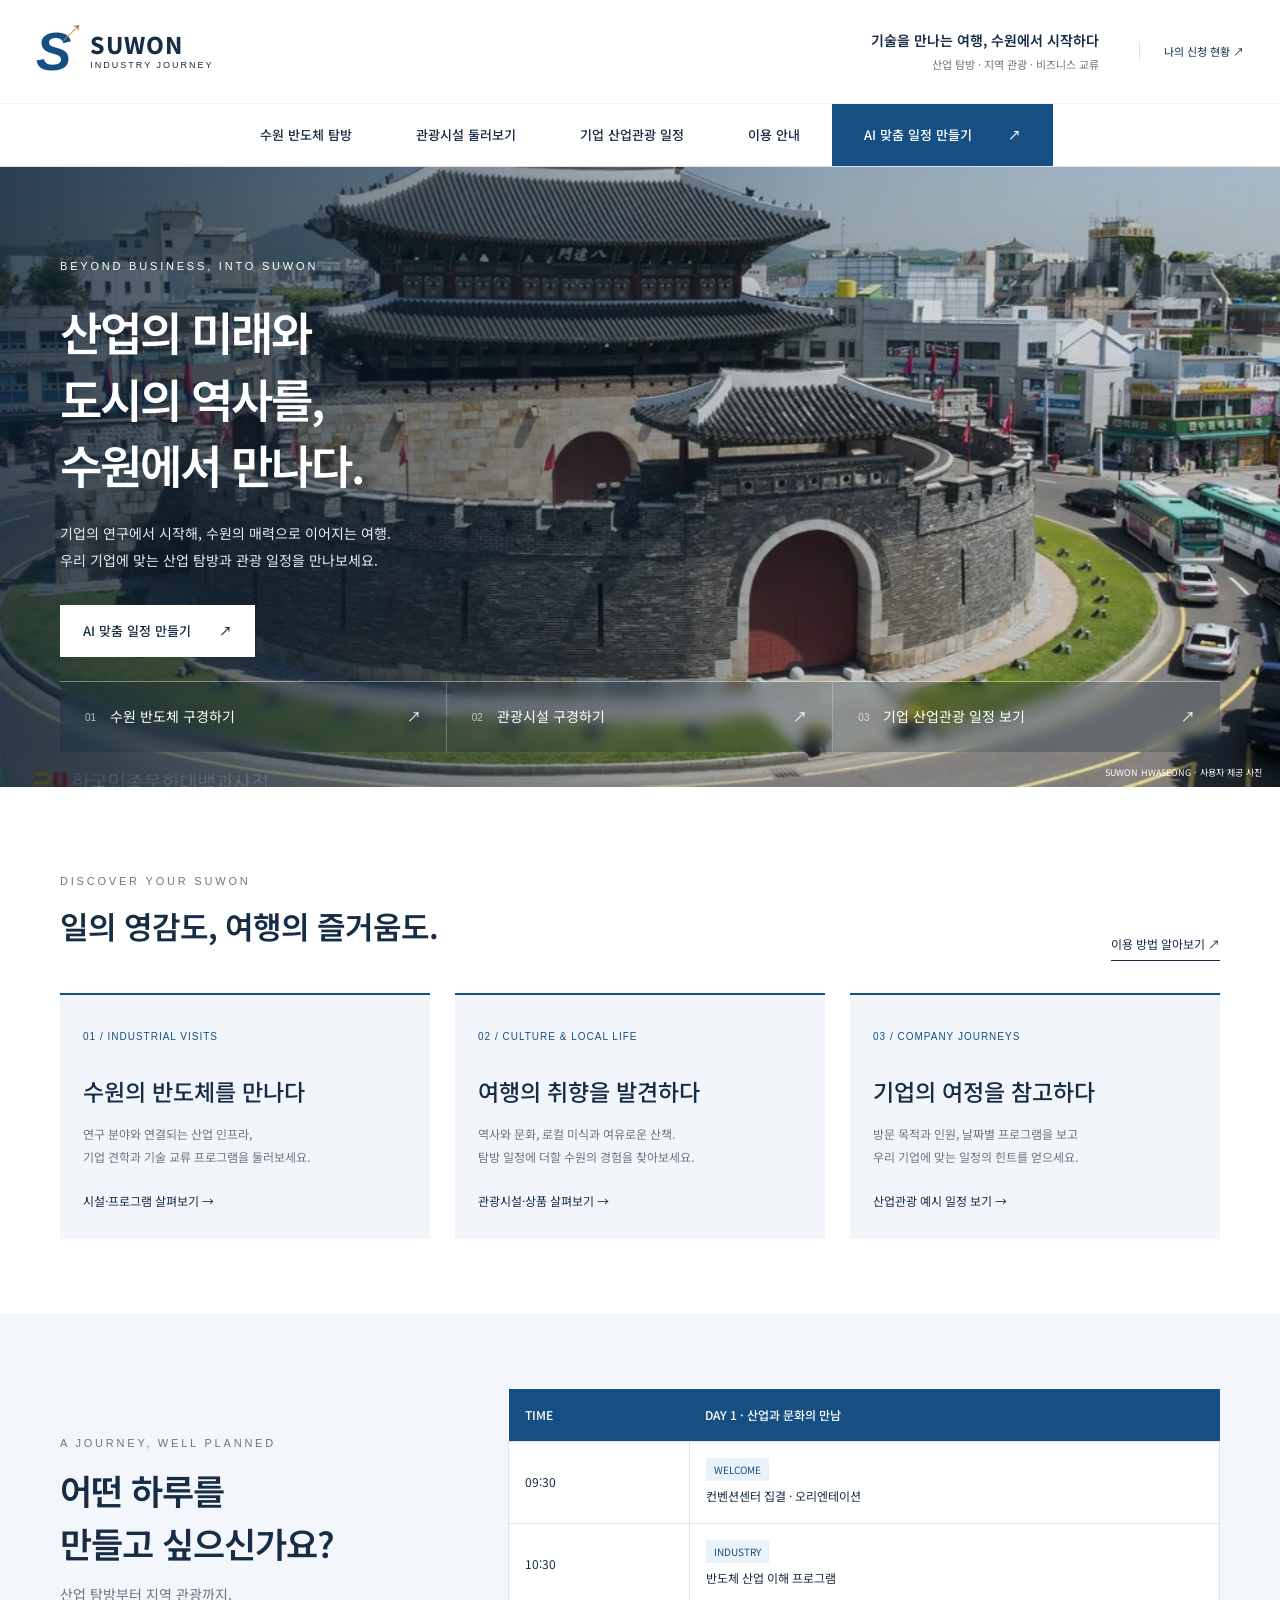
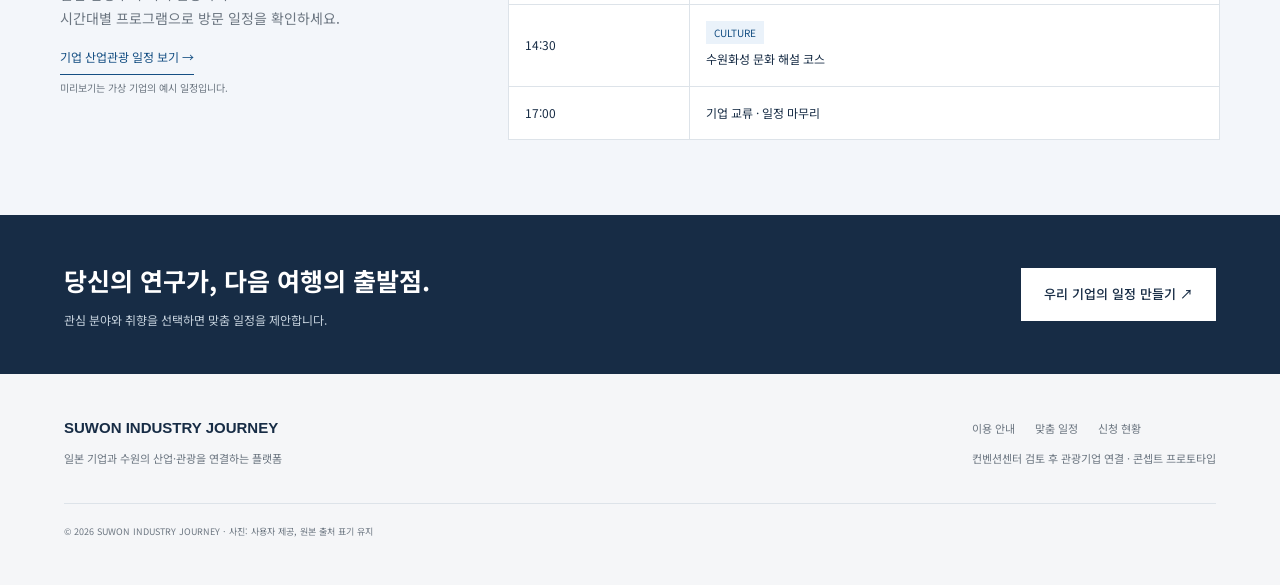
==== web/index.html @ fee5e628 "Redesign Suwon tourism site with photo hero and program timetable" ====
<!doctype html><html lang="ko"><head><meta charset="utf-8"><meta name="viewport" content="width=device-width,initial-scale=1"><title>수원 산업관광 | SUWON INDUSTRY JOURNEY</title><meta name="description" content="수원의 산업과 문화를 만나는 여행. 반도체 탐방, 관광 프로그램, 기업별 일정과 맞춤 일정 제안."><link rel="stylesheet" href="style.css"></head><body><a class="skip" href="#main">본문 바로가기</a><header><div class="masthead"><a href="#home" class="logo" aria-label="수원 산업관광 홈"><span class="logo-mark">S<span>↗</span></span><span>SUWON<small>INDUSTRY JOURNEY</small></span></a><div class="header-note">기술을 만나는 여행, 수원에서 시작하다<small>산업 탐방 · 지역 관광 · 비즈니스 교류</small></div><a class="status-link" href="#status">나의 신청 현황 ↗</a><button id="menu-toggle" aria-expanded="false" aria-controls="navigation">메뉴 ☰</button></div><nav id="navigation" aria-label="주 메뉴"><a href="#industry">수원 반도체 탐방</a><a href="#tourism">관광시설 둘러보기</a><a href="#schedules">기업 산업관광 일정</a><a href="#guide">이용 안내</a><a href="#planner" class="nav-primary">AI 맞춤 일정 만들기 <span>↗</span></a></nav></header><main id="main" tabindex="-1"></main><footer><div><a class="footer-brand" href="#home">SUWON INDUSTRY JOURNEY</a><p>일본 기업과 수원의 산업·관광을 연결하는 플랫폼</p></div><div><a href="#guide">이용 안내</a><a href="#planner">맞춤 일정</a><a href="#status">신청 현황</a><p>컨벤션센터 검토 후 관광기업 연결 · 콘셉트 프로토타입</p></div><small>© 2026 SUWON INDUSTRY JOURNEY · 사진: 사용자 제공, 원본 출처 표기 유지</small></footer><dialog id="detail-dialog"><button class="dialog-close" aria-label="닫기">×</button><div id="dialog-body"></div></dialog><script src="app.js"></script></body></html>
---- web/style.css ----
@import url('https://fonts.googleapis.com/css2?family=Noto+Sans+KR:wght@400;500;600;700;800&display=swap');
.sr-only{position:absolute;width:1px;height:1px;padding:0;overflow:hidden;clip:rect(0,0,0,0);white-space:nowrap;border:0}nav.side-nav{display:block}nav.side-nav a{background:transparent}nav.side-nav a.active{background:#eef4fa}@media(max-width:700px){nav.side-nav{display:flex}}
:root{--ink:#172c45;--blue:#154f83;--muted:#6c7681;--line:#dde3e9;--light:#f2f6fa;--white:#fff;--accent:#b98c50}*{box-sizing:border-box}body{margin:0;color:var(--ink);font:14px/1.7 'Noto Sans KR',sans-serif;background:white}a{color:inherit;text-decoration:none}button,input,select{font:inherit}button{cursor:pointer}button,a,input,select{touch-action:manipulation}button:focus-visible,a:focus-visible,input:focus-visible,select:focus-visible{outline:3px solid #d5a253;outline-offset:4px}.skip{position:absolute;left:-1000px}.skip:focus{left:15px;top:10px;background:white;padding:12px;z-index:10}.masthead{max-width:1280px;margin:auto;height:103px;padding:0 36px;display:flex;align-items:center;gap:40px}.logo{display:flex;align-items:center;gap:12px;font-size:23px;font-weight:800;line-height:1.2;letter-spacing:1px}.logo small{display:block;font:9px/1.6 sans-serif;letter-spacing:2px}.logo-mark{position:relative;font:italic 800 53px/1 sans-serif;color:var(--blue);padding-right:6px}.logo-mark>span{font:25px sans-serif;position:absolute;right:-7px;top:-8px;color:var(--accent)}.header-note{margin-left:auto;font-size:14px;font-weight:600}.header-note small{display:block;color:var(--muted);font-weight:400;font-size:11px;text-align:right;margin-top:2px}.status-link{border-left:1px solid var(--line);padding-left:24px;font-size:11px}#menu-toggle{display:none}nav{display:flex;justify-content:center;border-top:1px solid #eef0f2;border-bottom:1px solid var(--line);gap:0}nav>a{padding:20px 32px;font-size:13px;font-weight:500}nav>a:hover,nav>a[aria-current=page]{background:#eaf2f8;color:var(--blue)}nav .nav-primary{background:var(--blue);color:white;display:flex;gap:36px}nav .nav-primary:hover,nav .nav-primary[aria-current=page]{background:#113b62;color:white}.hero{height:620px;position:relative;overflow:hidden;color:white}.hero-image{position:absolute;width:100%;height:100%;object-fit:cover;object-position:center bottom}.hero-shade{position:absolute;inset:0;background:linear-gradient(90deg,rgba(8,29,48,.75),rgba(8,29,48,.18) 65%,rgba(8,29,48,.08))}.hero-content{position:relative;z-index:1;max-width:1280px;padding:80px 60px;margin:auto}.eyebrow{font:500 11px/1.6 sans-serif;letter-spacing:2.8px;text-transform:uppercase}.hero h1{font-size:clamp(32px,3.6vw,53px);font-weight:600;line-height:1.45;letter-spacing:-2px;margin:22px 0}.hero p:not(.eyebrow){line-height:1.9;font-size:14px;color:#e3eaf0}.button{border:0;background:var(--blue);color:white;padding:15px 23px;font-weight:500;display:inline-flex;align-items:center;justify-content:space-between;gap:28px;font-size:13px}.button.light{background:white;color:var(--ink)}.hero .button{margin-top:18px}.hero-bottom{position:absolute;bottom:35px;left:max(4%,calc((100% - 1160px)/2));right:max(4%,calc((100% - 1160px)/2));display:grid;grid-template-columns:repeat(3,1fr);border-top:1px solid #ffffff60;z-index:1}.hero-bottom a{padding:23px 25px;display:flex;align-items:center;gap:14px;border-right:1px solid #ffffff40;background:#09243d42;backdrop-filter:blur(6px);font-size:14px}.hero-bottom a:last-child{border:0}.hero-bottom span{font:10px sans-serif;opacity:.65}.hero-bottom b{margin-left:auto;font-weight:400}.photo-credit{position:absolute;right:18px;bottom:7px;font-size:9px;z-index:1;color:#fff}.section{max-width:1232px;margin:auto;padding:75px 36px}.section-heading{display:flex;justify-content:space-between;align-items:end;gap:25px;margin-bottom:32px}.section h2{font-size:31px;line-height:1.5;letter-spacing:-1px;font-weight:600;margin:12px 0}.section-heading>a{font-size:12px;border-bottom:1px solid var(--ink);padding-bottom:6px}.section p{color:var(--muted)}.cards{display:grid;grid-template-columns:repeat(3,1fr);gap:25px}.portal-card{border-top:2px solid var(--blue);padding:28px 23px;background:var(--light);min-height:210px;transition:transform .2s}.portal-card:hover{transform:translateY(-4px)}.portal-card small{font:10px sans-serif;color:var(--blue);letter-spacing:1px}.portal-card h3{font-size:23px;font-weight:500;margin:25px 0 10px}.portal-card p{font-size:12px;line-height:1.9}.portal-card>span{display:block;margin-top:22px;font-size:12px}.blue-section{background:#f3f6fa}.feature{display:grid;grid-template-columns:.7fr 1.3fr;gap:65px}.feature h2{font-size:35px}.feature-copy{align-self:center}.mini-table{width:100%;border-collapse:collapse;background:white;font-size:12px}.mini-table th{background:var(--blue);color:white;padding:16px;text-align:left;font-weight:500}.mini-table td{padding:16px;border:1px solid var(--line)}.mini-table .kind{display:inline-block;font-size:10px;background:#eaf2fa;color:var(--blue);padding:3px 8px;margin-bottom:5px}.center-strip{background:var(--ink);color:white;padding:44px max(5%,calc((100% - 1160px)/2));display:flex;justify-content:space-between;align-items:center;gap:25px}.center-strip h2{font-size:25px;margin:0 0 8px}.center-strip p{font-size:12px;color:#c7d3de;margin:0}.sub-banner{height:175px;background:linear-gradient(90deg,#102e4cbb,#102e4c44),url('assets/suwon-hwaseong.png') center 43%/cover;color:white;display:flex;align-items:center;justify-content:center;flex-direction:column}.sub-banner p{margin:0;font:10px sans-serif;letter-spacing:3px}.sub-banner h1{font-size:31px;font-weight:500;margin:10px 0}.sub-layout{display:grid;grid-template-columns:230px minmax(0,1fr);gap:55px;max-width:1232px;margin:auto;padding:55px 36px 85px}.side-title{background:var(--blue);color:white;padding:27px 22px;font-size:21px;font-weight:600}.side-nav{border:1px solid var(--line);border-top:0}.side-nav a{padding:17px 20px;display:block;border-bottom:1px solid var(--line);font-size:12px}.side-nav a:last-child{border:0}.side-nav a.active{background:#eef4fa;color:var(--blue);font-weight:700;border-left:3px solid var(--blue);padding-left:17px}.side-help{padding:23px 17px;background:var(--light);font-size:11px;margin-top:25px;color:var(--muted)}.side-help strong{color:var(--ink);font-size:13px}.breadcrumb{font-size:10px;color:#8994a1;margin-bottom:15px}.page-title{font-size:29px;font-weight:600;margin:0 0 13px;letter-spacing:-.8px}.lead{font-size:13px;color:var(--muted);line-height:1.9;margin-bottom:25px}.disclaimer{font-size:11px;color:#72674e;background:#fbf7ec;border-left:3px solid #ceb17d;padding:13px 17px;margin:20px 0}.filters,.tabs{display:flex;gap:8px;flex-wrap:wrap;margin:22px 0}.filters button,.tabs button{border:1px solid var(--line);background:white;color:var(--muted);font-size:12px;padding:10px 17px}.filters button.active,.tabs button[aria-selected=true]{background:var(--blue);border-color:var(--blue);color:white}.listing{display:grid;gap:18px}.listing-card{border:1px solid var(--line);display:grid;grid-template-columns:130px 1fr;gap:25px;padding:25px}.listing-icon{display:flex;align-items:center;justify-content:center;background:var(--light);color:var(--blue);font:700 25px/1.3 sans-serif;text-align:center}.listing-card h3{margin:7px 0 9px;font-size:18px}.tag{font-size:10px;color:var(--blue);background:#edf4fa;display:inline-block;padding:3px 8px;margin-right:4px}.listing-card p{margin:7px 0;font-size:12px;color:var(--muted)}.text-button{padding:9px 0;border:0;border-bottom:1px solid var(--blue);background:none;color:var(--blue);font-size:12px}.schedule-top{display:flex;justify-content:space-between;align-items:center;gap:20px;margin-bottom:20px}.schedule-top h3{font-size:19px;margin:0}.schedule-top p{font-size:12px;color:var(--muted);margin:5px 0}.table-scroll{overflow-x:auto}.schedule{border-collapse:collapse;width:100%;font-size:12px;min-width:530px}.schedule th{background:var(--blue);color:white;padding:15px;font-weight:500;text-align:left}.schedule td{padding:18px 15px;border:1px solid var(--line);vertical-align:top}.schedule td:first-child{background:#f4f7fa;width:90px;color:var(--blue);font-weight:600}.schedule small{display:block;color:var(--muted);font-size:10px;margin-top:5px}.schedule tr:nth-child(even) td:not(:first-child){background:#fafcfe}.section-line{font-size:18px;border-bottom:2px solid var(--ink);padding-bottom:13px;margin:30px 0 20px}.form-row{display:grid;grid-template-columns:1fr 1fr;gap:20px}label{display:block;font-size:12px;font-weight:500;margin-bottom:20px}input:not([type=checkbox]),select{display:block;margin-top:8px;width:100%;border:1px solid #ccd5df;padding:12px;background:white;color:var(--ink);min-width:0}fieldset{border:1px solid var(--line);margin:10px 0 20px;padding:18px}legend{font-size:12px}.check{display:inline-flex;align-items:center;gap:6px;margin:6px 15px 6px 0;font-weight:400}input[type=checkbox]{accent-color:var(--blue)}.form-note{font-size:11px;color:var(--muted)}.error{color:#a22929;font-size:12px}.result-head{display:flex;justify-content:space-between;align-items:center}.result-meta{background:var(--light);padding:16px 20px;font-size:12px;color:var(--blue);margin-bottom:20px}.result-actions{display:flex;gap:14px;margin:24px 0}.status-steps{display:grid;grid-template-columns:repeat(4,1fr);margin:30px 0}.status-steps div{padding:23px 15px;border:1px solid var(--line);font-size:12px}.status-steps b{display:block;font-size:19px;margin-bottom:13px;color:var(--blue)}.empty-state{padding:40px;background:var(--light);text-align:center}.empty-state h3{font-size:20px}.empty-state p{color:var(--muted);font-size:12px}.guide-step{padding:23px 0;border-bottom:1px solid var(--line)}.guide-step span{color:var(--blue);font:12px sans-serif;letter-spacing:2px}.guide-step h3{margin:10px 0}.guide-step p{font-size:13px;color:var(--muted)}footer{padding:45px max(5%,calc((100% - 1160px)/2));background:#f5f6f8;display:flex;justify-content:space-between;flex-wrap:wrap;gap:25px;color:var(--muted);font-size:11px}.footer-brand{font:700 15px sans-serif;color:var(--ink)}footer a{margin-right:20px}footer small{width:100%;font-size:9px;border-top:1px solid var(--line);padding-top:20px}dialog{width:min(620px,94vw);border:0;padding:35px;color:var(--ink)}dialog::backdrop{background:#0a1c31aa}.dialog-close{float:right;border:0;background:none;font-size:28px}.dialog-close:focus-visible{outline:2px solid var(--blue)}dialog h2{font-size:25px;margin:15px 0}dialog p{font-size:13px;white-space:pre-line}dialog .fine{font-size:11px;color:var(--muted)}.mobile-only{display:none}[hidden]{display:none!important}@media(min-width:1600px){.hero{height:740px}.hero-content{padding-top:115px}}@media(max-width:1000px){nav>a{padding:17px 18px;font-size:12px}.masthead{padding:0 25px;gap:20px}.status-link{display:none}.sub-layout{grid-template-columns:190px 1fr;gap:30px}.hero-content{padding:65px 45px}.hero h1{font-size:42px}.feature{gap:30px}}@media(max-width:700px){.masthead{height:85px;padding:0 20px}.logo{font-size:20px}.logo-mark{font-size:43px}.header-note{display:none}#menu-toggle{display:block;margin-left:auto;border:1px solid var(--line);background:white;padding:7px 11px;color:var(--ink);font-size:12px}nav{display:none;flex-direction:column}nav.open{display:flex}nav>a{padding:14px 24px}.hero{height:620px}.hero-content{padding:60px 25px}.hero h1{font-size:35px;letter-spacing:-1.5px}.hero p:not(.eyebrow){font-size:12px}.hero-image{object-position:58% bottom}.hero-bottom{bottom:30px;left:20px;right:20px;grid-template-columns:1fr}.hero-bottom a{padding:13px 15px;border-right:0;border-bottom:1px solid #ffffff40;font-size:12px}.section{padding:50px 22px}.section h2{font-size:27px}.section-heading{align-items:start;gap:15px}.section-heading>a{font-size:10px;white-space:nowrap}.cards{grid-template-columns:1fr;gap:14px}.portal-card{min-height:0;padding:23px}.portal-card h3{font-size:21px;margin:15px 0 8px}.feature{grid-template-columns:1fr;gap:20px}.center-strip{display:block;padding:35px 22px}.center-strip h2{font-size:22px}.center-strip .button{margin-top:20px}.sub-banner{height:140px}.sub-banner h1{font-size:25px}.sub-layout{display:block;padding:30px 20px 55px}.side-title{display:none}.side-nav{display:flex;overflow:auto;margin-bottom:30px;border-top:1px solid var(--line)}.side-nav a{white-space:nowrap;padding:13px 15px;border-bottom:0}.side-nav a.active{border-left:0;padding:13px 15px;border-bottom:3px solid var(--blue)}.side-help{display:none}.page-title{font-size:26px}.listing-card{grid-template-columns:65px 1fr;gap:15px;padding:18px}.listing-icon{font-size:17px}.form-row{grid-template-columns:1fr;gap:0}.schedule-top{display:block}.schedule-top .text-button{margin-top:8px}.status-steps{grid-template-columns:1fr 1fr}footer{padding:30px 22px}.hero-shade{background:linear-gradient(90deg,#081d30ba,#081d3055)}}@media print{header,footer,.sub-banner,aside,.filters,.tabs,.result-actions,.schedule-top button,.disclaimer,.skip{display:none!important}.sub-layout{display:block;padding:0}.schedule{min-width:0}.schedule th{color:black;background:#ddd}.table-scroll{overflow:visible}}@media(prefers-reduced-motion:reduce){*{transition:none!important}}
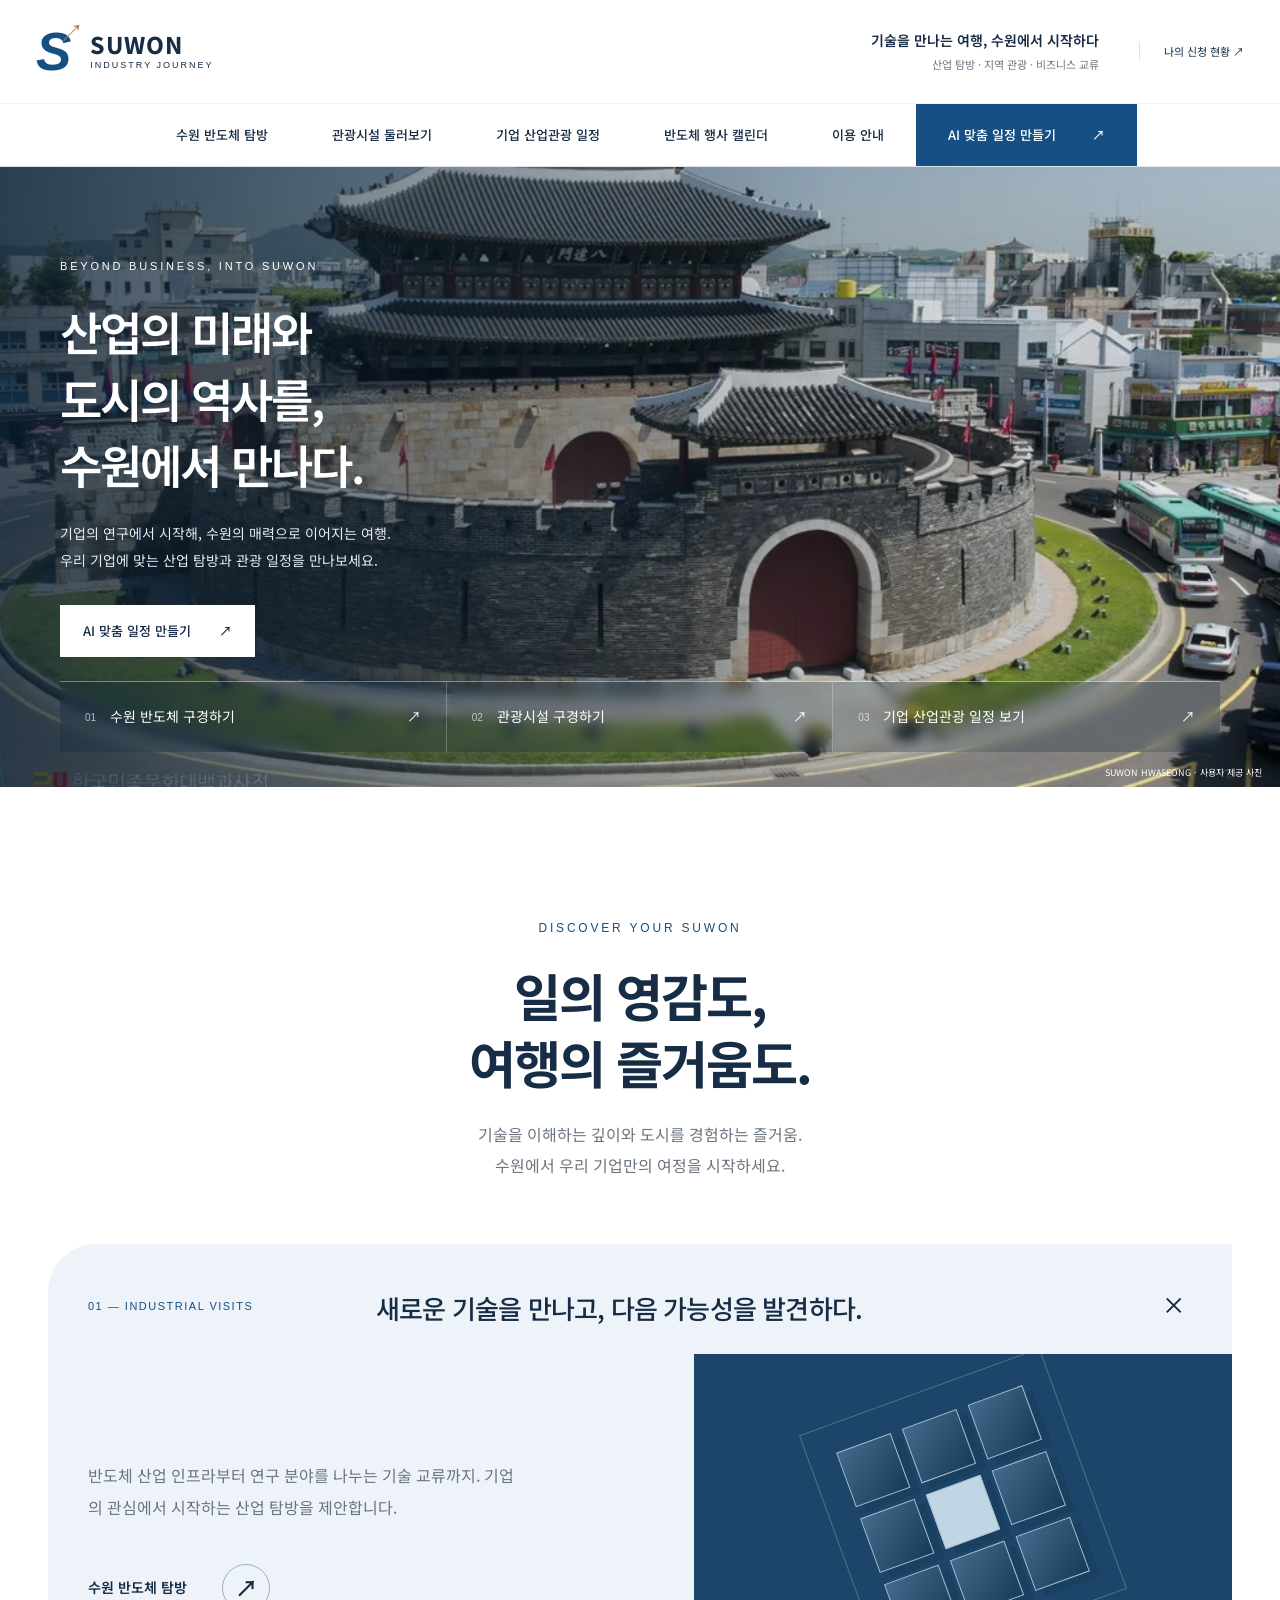
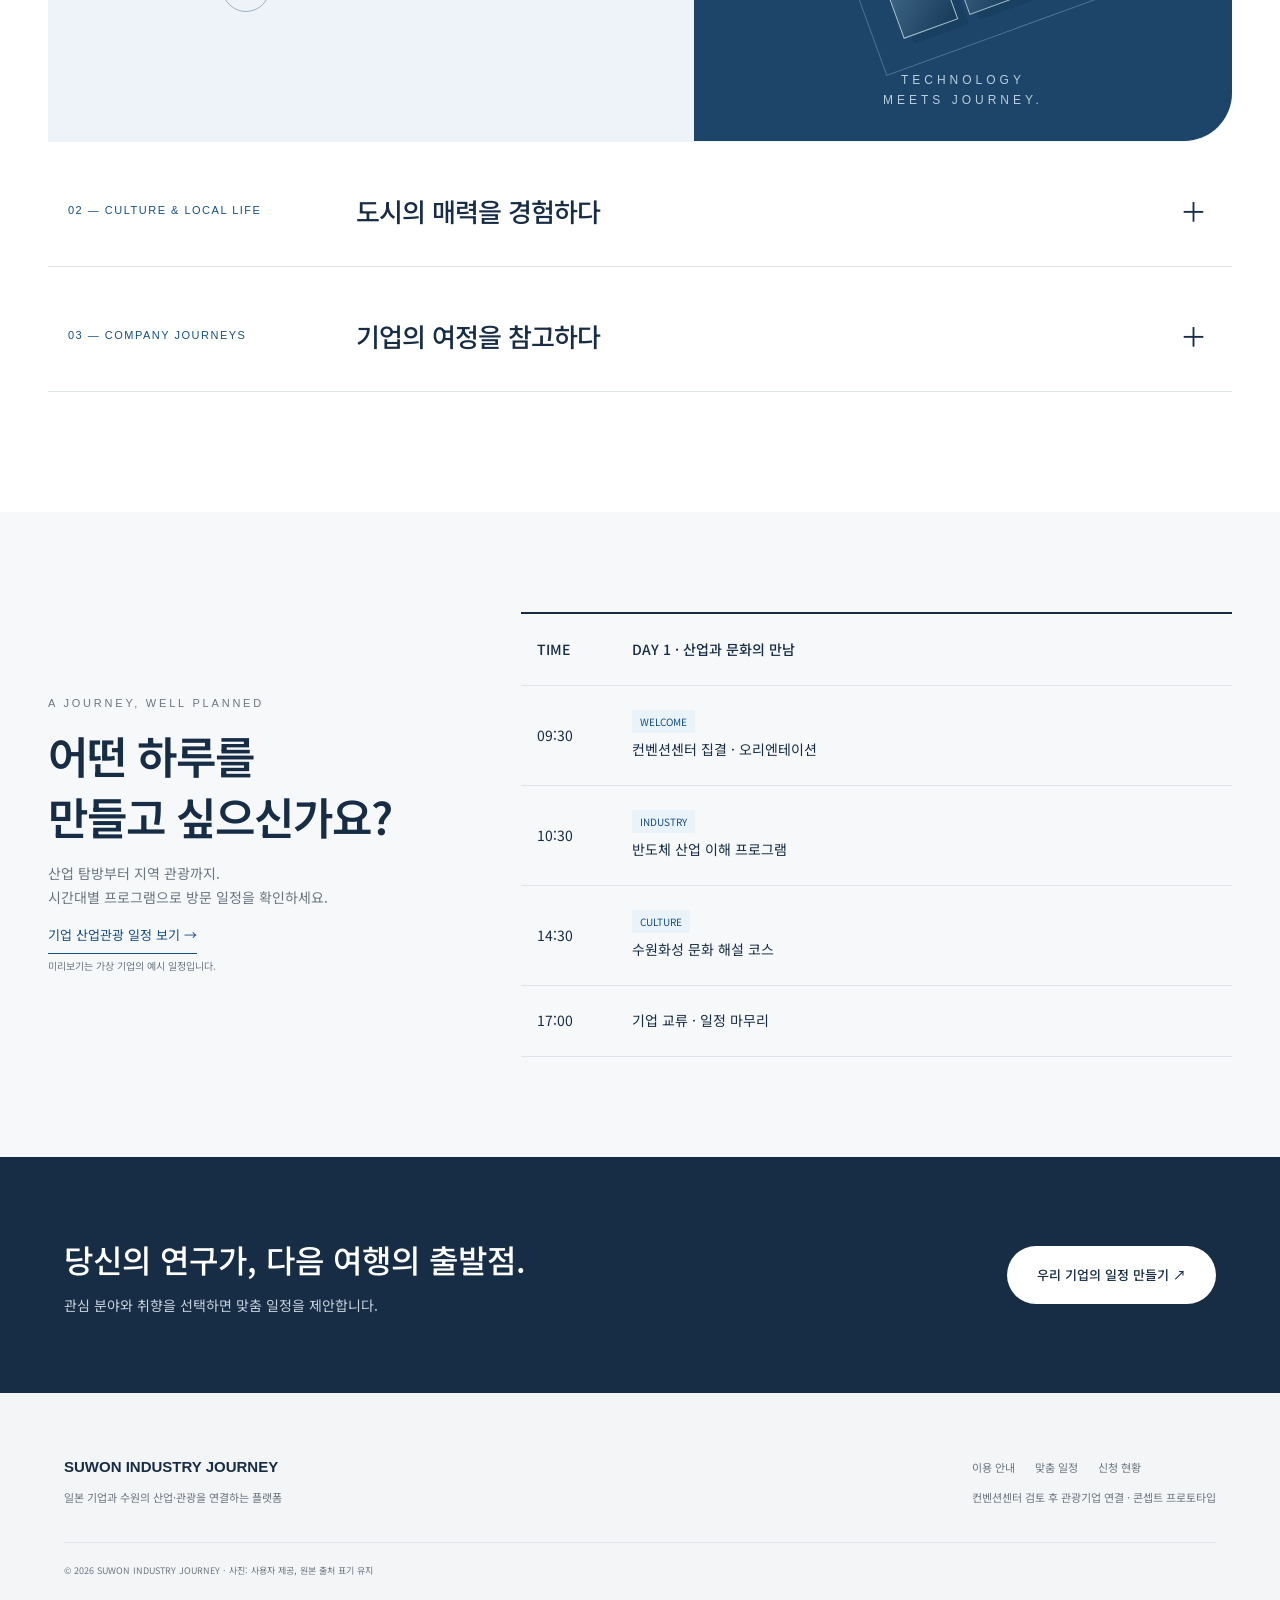
==== commit db088218: "Add semiconductor event calendar sourced from SCC" ====
--- a/web/index.html
+++ b/web/index.html
@@ -1 +1 @@
-<!doctype html><html lang="ko"><head><meta charset="utf-8"><meta name="viewport" content="width=device-width,initial-scale=1"><title>수원 산업관광 | SUWON INDUSTRY JOURNEY</title><meta name="description" content="수원의 산업과 문화를 만나는 여행. 반도체 탐방, 관광 프로그램, 기업별 일정과 맞춤 일정 제안."><link rel="stylesheet" href="style.css"></head><body><a class="skip" href="#main">본문 바로가기</a><header><div class="masthead"><a href="#home" class="logo" aria-label="수원 산업관광 홈"><span class="logo-mark">S<span>↗</span></span><span>SUWON<small>INDUSTRY JOURNEY</small></span></a><div class="header-note">기술을 만나는 여행, 수원에서 시작하다<small>산업 탐방 · 지역 관광 · 비즈니스 교류</small></div><a class="status-link" href="#status">나의 신청 현황 ↗</a><button id="menu-toggle" aria-expanded="false" aria-controls="navigation">메뉴 ☰</button></div><nav id="navigation" aria-label="주 메뉴"><a href="#industry">수원 반도체 탐방</a><a href="#tourism">관광시설 둘러보기</a><a href="#schedules">기업 산업관광 일정</a><a href="#guide">이용 안내</a><a href="#planner" class="nav-primary">AI 맞춤 일정 만들기 <span>↗</span></a></nav></header><main id="main" tabindex="-1"></main><footer><div><a class="footer-brand" href="#home">SUWON INDUSTRY JOURNEY</a><p>일본 기업과 수원의 산업·관광을 연결하는 플랫폼</p></div><div><a href="#guide">이용 안내</a><a href="#planner">맞춤 일정</a><a href="#status">신청 현황</a><p>컨벤션센터 검토 후 관광기업 연결 · 콘셉트 프로토타입</p></div><small>© 2026 SUWON INDUSTRY JOURNEY · 사진: 사용자 제공, 원본 출처 표기 유지</small></footer><dialog id="detail-dialog"><button class="dialog-close" aria-label="닫기">×</button><div id="dialog-body"></div></dialog><script src="app.js"></script></body></html>
+<!doctype html><html lang="ko"><head><meta charset="utf-8"><meta name="viewport" content="width=device-width,initial-scale=1"><title>수원 산업관광 | SUWON INDUSTRY JOURNEY</title><meta name="description" content="수원의 산업과 문화를 만나는 여행. 반도체 탐방, 관광 프로그램, 기업별 일정과 맞춤 일정 제안."><link rel="stylesheet" href="style.css"></head><body><a class="skip" href="#main">본문 바로가기</a><header><div class="masthead"><a href="#home" class="logo" aria-label="수원 산업관광 홈"><span class="logo-mark">S<span>↗</span></span><span>SUWON<small>INDUSTRY JOURNEY</small></span></a><div class="header-note">기술을 만나는 여행, 수원에서 시작하다<small>산업 탐방 · 지역 관광 · 비즈니스 교류</small></div><a class="status-link" href="#status">나의 신청 현황 ↗</a><button id="menu-toggle" aria-expanded="false" aria-controls="navigation">메뉴 ☰</button></div><nav id="navigation" aria-label="주 메뉴"><a href="#industry">수원 반도체 탐방</a><a href="#tourism">관광시설 둘러보기</a><a href="#schedules">기업 산업관광 일정</a><a href="#calendar">반도체 행사 캘린더</a><a href="#guide">이용 안내</a><a href="#planner" class="nav-primary">AI 맞춤 일정 만들기 <span>↗</span></a></nav></header><main id="main" tabindex="-1"></main><footer><div><a class="footer-brand" href="#home">SUWON INDUSTRY JOURNEY</a><p>일본 기업과 수원의 산업·관광을 연결하는 플랫폼</p></div><div><a href="#guide">이용 안내</a><a href="#planner">맞춤 일정</a><a href="#status">신청 현황</a><p>컨벤션센터 검토 후 관광기업 연결 · 콘셉트 프로토타입</p></div><small>© 2026 SUWON INDUSTRY JOURNEY · 사진: 사용자 제공, 원본 출처 표기 유지</small></footer><dialog id="detail-dialog"><button class="dialog-close" aria-label="닫기">×</button><div id="dialog-body"></div></dialog><script src="app.js"></script></body></html>
--- a/web/style.css
+++ b/web/style.css
@@ -1,3 +1,33 @@
 @import url('https://fonts.googleapis.com/css2?family=Noto+Sans+KR:wght@400;500;600;700;800&display=swap');
 .sr-only{position:absolute;width:1px;height:1px;padding:0;overflow:hidden;clip:rect(0,0,0,0);white-space:nowrap;border:0}nav.side-nav{display:block}nav.side-nav a{background:transparent}nav.side-nav a.active{background:#eef4fa}@media(max-width:700px){nav.side-nav{display:flex}}
 :root{--ink:#172c45;--blue:#154f83;--muted:#6c7681;--line:#dde3e9;--light:#f2f6fa;--white:#fff;--accent:#b98c50}*{box-sizing:border-box}body{margin:0;color:var(--ink);font:14px/1.7 'Noto Sans KR',sans-serif;background:white}a{color:inherit;text-decoration:none}button,input,select{font:inherit}button{cursor:pointer}button,a,input,select{touch-action:manipulation}button:focus-visible,a:focus-visible,input:focus-visible,select:focus-visible{outline:3px solid #d5a253;outline-offset:4px}.skip{position:absolute;left:-1000px}.skip:focus{left:15px;top:10px;background:white;padding:12px;z-index:10}.masthead{max-width:1280px;margin:auto;height:103px;padding:0 36px;display:flex;align-items:center;gap:40px}.logo{display:flex;align-items:center;gap:12px;font-size:23px;font-weight:800;line-height:1.2;letter-spacing:1px}.logo small{display:block;font:9px/1.6 sans-serif;letter-spacing:2px}.logo-mark{position:relative;font:italic 800 53px/1 sans-serif;color:var(--blue);padding-right:6px}.logo-mark>span{font:25px sans-serif;position:absolute;right:-7px;top:-8px;color:var(--accent)}.header-note{margin-left:auto;font-size:14px;font-weight:600}.header-note small{display:block;color:var(--muted);font-weight:400;font-size:11px;text-align:right;margin-top:2px}.status-link{border-left:1px solid var(--line);padding-left:24px;font-size:11px}#menu-toggle{display:none}nav{display:flex;justify-content:center;border-top:1px solid #eef0f2;border-bottom:1px solid var(--line);gap:0}nav>a{padding:20px 32px;font-size:13px;font-weight:500}nav>a:hover,nav>a[aria-current=page]{background:#eaf2f8;color:var(--blue)}nav .nav-primary{background:var(--blue);color:white;display:flex;gap:36px}nav .nav-primary:hover,nav .nav-primary[aria-current=page]{background:#113b62;color:white}.hero{height:620px;position:relative;overflow:hidden;color:white}.hero-image{position:absolute;width:100%;height:100%;object-fit:cover;object-position:center bottom}.hero-shade{position:absolute;inset:0;background:linear-gradient(90deg,rgba(8,29,48,.75),rgba(8,29,48,.18) 65%,rgba(8,29,48,.08))}.hero-content{position:relative;z-index:1;max-width:1280px;padding:80px 60px;margin:auto}.eyebrow{font:500 11px/1.6 sans-serif;letter-spacing:2.8px;text-transform:uppercase}.hero h1{font-size:clamp(32px,3.6vw,53px);font-weight:600;line-height:1.45;letter-spacing:-2px;margin:22px 0}.hero p:not(.eyebrow){line-height:1.9;font-size:14px;color:#e3eaf0}.button{border:0;background:var(--blue);color:white;padding:15px 23px;font-weight:500;display:inline-flex;align-items:center;justify-content:space-between;gap:28px;font-size:13px}.button.light{background:white;color:var(--ink)}.hero .button{margin-top:18px}.hero-bottom{position:absolute;bottom:35px;left:max(4%,calc((100% - 1160px)/2));right:max(4%,calc((100% - 1160px)/2));display:grid;grid-template-columns:repeat(3,1fr);border-top:1px solid #ffffff60;z-index:1}.hero-bottom a{padding:23px 25px;display:flex;align-items:center;gap:14px;border-right:1px solid #ffffff40;background:#09243d42;backdrop-filter:blur(6px);font-size:14px}.hero-bottom a:last-child{border:0}.hero-bottom span{font:10px sans-serif;opacity:.65}.hero-bottom b{margin-left:auto;font-weight:400}.photo-credit{position:absolute;right:18px;bottom:7px;font-size:9px;z-index:1;color:#fff}.section{max-width:1232px;margin:auto;padding:75px 36px}.section-heading{display:flex;justify-content:space-between;align-items:end;gap:25px;margin-bottom:32px}.section h2{font-size:31px;line-height:1.5;letter-spacing:-1px;font-weight:600;margin:12px 0}.section-heading>a{font-size:12px;border-bottom:1px solid var(--ink);padding-bottom:6px}.section p{color:var(--muted)}.cards{display:grid;grid-template-columns:repeat(3,1fr);gap:25px}.portal-card{border-top:2px solid var(--blue);padding:28px 23px;background:var(--light);min-height:210px;transition:transform .2s}.portal-card:hover{transform:translateY(-4px)}.portal-card small{font:10px sans-serif;color:var(--blue);letter-spacing:1px}.portal-card h3{font-size:23px;font-weight:500;margin:25px 0 10px}.portal-card p{font-size:12px;line-height:1.9}.portal-card>span{display:block;margin-top:22px;font-size:12px}.blue-section{background:#f3f6fa}.feature{display:grid;grid-template-columns:.7fr 1.3fr;gap:65px}.feature h2{font-size:35px}.feature-copy{align-self:center}.mini-table{width:100%;border-collapse:collapse;background:white;font-size:12px}.mini-table th{background:var(--blue);color:white;padding:16px;text-align:left;font-weight:500}.mini-table td{padding:16px;border:1px solid var(--line)}.mini-table .kind{display:inline-block;font-size:10px;background:#eaf2fa;color:var(--blue);padding:3px 8px;margin-bottom:5px}.center-strip{background:var(--ink);color:white;padding:44px max(5%,calc((100% - 1160px)/2));display:flex;justify-content:space-between;align-items:center;gap:25px}.center-strip h2{font-size:25px;margin:0 0 8px}.center-strip p{font-size:12px;color:#c7d3de;margin:0}.sub-banner{height:175px;background:linear-gradient(90deg,#102e4cbb,#102e4c44),url('assets/suwon-hwaseong.png') center 43%/cover;color:white;display:flex;align-items:center;justify-content:center;flex-direction:column}.sub-banner p{margin:0;font:10px sans-serif;letter-spacing:3px}.sub-banner h1{font-size:31px;font-weight:500;margin:10px 0}.sub-layout{display:grid;grid-template-columns:230px minmax(0,1fr);gap:55px;max-width:1232px;margin:auto;padding:55px 36px 85px}.side-title{background:var(--blue);color:white;padding:27px 22px;font-size:21px;font-weight:600}.side-nav{border:1px solid var(--line);border-top:0}.side-nav a{padding:17px 20px;display:block;border-bottom:1px solid var(--line);font-size:12px}.side-nav a:last-child{border:0}.side-nav a.active{background:#eef4fa;color:var(--blue);font-weight:700;border-left:3px solid var(--blue);padding-left:17px}.side-help{padding:23px 17px;background:var(--light);font-size:11px;margin-top:25px;color:var(--muted)}.side-help strong{color:var(--ink);font-size:13px}.breadcrumb{font-size:10px;color:#8994a1;margin-bottom:15px}.page-title{font-size:29px;font-weight:600;margin:0 0 13px;letter-spacing:-.8px}.lead{font-size:13px;color:var(--muted);line-height:1.9;margin-bottom:25px}.disclaimer{font-size:11px;color:#72674e;background:#fbf7ec;border-left:3px solid #ceb17d;padding:13px 17px;margin:20px 0}.filters,.tabs{display:flex;gap:8px;flex-wrap:wrap;margin:22px 0}.filters button,.tabs button{border:1px solid var(--line);background:white;color:var(--muted);font-size:12px;padding:10px 17px}.filters button.active,.tabs button[aria-selected=true]{background:var(--blue);border-color:var(--blue);color:white}.listing{display:grid;gap:18px}.listing-card{border:1px solid var(--line);display:grid;grid-template-columns:130px 1fr;gap:25px;padding:25px}.listing-icon{display:flex;align-items:center;justify-content:center;background:var(--light);color:var(--blue);font:700 25px/1.3 sans-serif;text-align:center}.listing-card h3{margin:7px 0 9px;font-size:18px}.tag{font-size:10px;color:var(--blue);background:#edf4fa;display:inline-block;padding:3px 8px;margin-right:4px}.listing-card p{margin:7px 0;font-size:12px;color:var(--muted)}.text-button{padding:9px 0;border:0;border-bottom:1px solid var(--blue);background:none;color:var(--blue);font-size:12px}.schedule-top{display:flex;justify-content:space-between;align-items:center;gap:20px;margin-bottom:20px}.schedule-top h3{font-size:19px;margin:0}.schedule-top p{font-size:12px;color:var(--muted);margin:5px 0}.table-scroll{overflow-x:auto}.schedule{border-collapse:collapse;width:100%;font-size:12px;min-width:530px}.schedule th{background:var(--blue);color:white;padding:15px;font-weight:500;text-align:left}.schedule td{padding:18px 15px;border:1px solid var(--line);vertical-align:top}.schedule td:first-child{background:#f4f7fa;width:90px;color:var(--blue);font-weight:600}.schedule small{display:block;color:var(--muted);font-size:10px;margin-top:5px}.schedule tr:nth-child(even) td:not(:first-child){background:#fafcfe}.section-line{font-size:18px;border-bottom:2px solid var(--ink);padding-bottom:13px;margin:30px 0 20px}.form-row{display:grid;grid-template-columns:1fr 1fr;gap:20px}label{display:block;font-size:12px;font-weight:500;margin-bottom:20px}input:not([type=checkbox]),select{display:block;margin-top:8px;width:100%;border:1px solid #ccd5df;padding:12px;background:white;color:var(--ink);min-width:0}fieldset{border:1px solid var(--line);margin:10px 0 20px;padding:18px}legend{font-size:12px}.check{display:inline-flex;align-items:center;gap:6px;margin:6px 15px 6px 0;font-weight:400}input[type=checkbox]{accent-color:var(--blue)}.form-note{font-size:11px;color:var(--muted)}.error{color:#a22929;font-size:12px}.result-head{display:flex;justify-content:space-between;align-items:center}.result-meta{background:var(--light);padding:16px 20px;font-size:12px;color:var(--blue);margin-bottom:20px}.result-actions{display:flex;gap:14px;margin:24px 0}.status-steps{display:grid;grid-template-columns:repeat(4,1fr);margin:30px 0}.status-steps div{padding:23px 15px;border:1px solid var(--line);font-size:12px}.status-steps b{display:block;font-size:19px;margin-bottom:13px;color:var(--blue)}.empty-state{padding:40px;background:var(--light);text-align:center}.empty-state h3{font-size:20px}.empty-state p{color:var(--muted);font-size:12px}.guide-step{padding:23px 0;border-bottom:1px solid var(--line)}.guide-step span{color:var(--blue);font:12px sans-serif;letter-spacing:2px}.guide-step h3{margin:10px 0}.guide-step p{font-size:13px;color:var(--muted)}footer{padding:45px max(5%,calc((100% - 1160px)/2));background:#f5f6f8;display:flex;justify-content:space-between;flex-wrap:wrap;gap:25px;color:var(--muted);font-size:11px}.footer-brand{font:700 15px sans-serif;color:var(--ink)}footer a{margin-right:20px}footer small{width:100%;font-size:9px;border-top:1px solid var(--line);padding-top:20px}dialog{width:min(620px,94vw);border:0;padding:35px;color:var(--ink)}dialog::backdrop{background:#0a1c31aa}.dialog-close{float:right;border:0;background:none;font-size:28px}.dialog-close:focus-visible{outline:2px solid var(--blue)}dialog h2{font-size:25px;margin:15px 0}dialog p{font-size:13px;white-space:pre-line}dialog .fine{font-size:11px;color:var(--muted)}.mobile-only{display:none}[hidden]{display:none!important}@media(min-width:1600px){.hero{height:740px}.hero-content{padding-top:115px}}@media(max-width:1000px){nav>a{padding:17px 18px;font-size:12px}.masthead{padding:0 25px;gap:20px}.status-link{display:none}.sub-layout{grid-template-columns:190px 1fr;gap:30px}.hero-content{padding:65px 45px}.hero h1{font-size:42px}.feature{gap:30px}}@media(max-width:700px){.masthead{height:85px;padding:0 20px}.logo{font-size:20px}.logo-mark{font-size:43px}.header-note{display:none}#menu-toggle{display:block;margin-left:auto;border:1px solid var(--line);background:white;padding:7px 11px;color:var(--ink);font-size:12px}nav{display:none;flex-direction:column}nav.open{display:flex}nav>a{padding:14px 24px}.hero{height:620px}.hero-content{padding:60px 25px}.hero h1{font-size:35px;letter-spacing:-1.5px}.hero p:not(.eyebrow){font-size:12px}.hero-image{object-position:58% bottom}.hero-bottom{bottom:30px;left:20px;right:20px;grid-template-columns:1fr}.hero-bottom a{padding:13px 15px;border-right:0;border-bottom:1px solid #ffffff40;font-size:12px}.section{padding:50px 22px}.section h2{font-size:27px}.section-heading{align-items:start;gap:15px}.section-heading>a{font-size:10px;white-space:nowrap}.cards{grid-template-columns:1fr;gap:14px}.portal-card{min-height:0;padding:23px}.portal-card h3{font-size:21px;margin:15px 0 8px}.feature{grid-template-columns:1fr;gap:20px}.center-strip{display:block;padding:35px 22px}.center-strip h2{font-size:22px}.center-strip .button{margin-top:20px}.sub-banner{height:140px}.sub-banner h1{font-size:25px}.sub-layout{display:block;padding:30px 20px 55px}.side-title{display:none}.side-nav{display:flex;overflow:auto;margin-bottom:30px;border-top:1px solid var(--line)}.side-nav a{white-space:nowrap;padding:13px 15px;border-bottom:0}.side-nav a.active{border-left:0;padding:13px 15px;border-bottom:3px solid var(--blue)}.side-help{display:none}.page-title{font-size:26px}.listing-card{grid-template-columns:65px 1fr;gap:15px;padding:18px}.listing-icon{font-size:17px}.form-row{grid-template-columns:1fr;gap:0}.schedule-top{display:block}.schedule-top .text-button{margin-top:8px}.status-steps{grid-template-columns:1fr 1fr}footer{padding:30px 22px}.hero-shade{background:linear-gradient(90deg,#081d30ba,#081d3055)}}@media print{header,footer,.sub-banner,aside,.filters,.tabs,.result-actions,.schedule-top button,.disclaimer,.skip{display:none!important}.sub-layout{display:block;padding:0}.schedule{min-width:0}.schedule th{color:black;background:#ddd}.table-scroll{overflow:visible}}@media(prefers-reduced-motion:reduce){*{transition:none!important}}
+
+.overview-table{width:100%;border-collapse:collapse;margin:24px 0;color:var(--ink);font-size:14px;min-width:530px}.overview-table th,.overview-table td{border:1px solid #e0e1e3;text-align:left;padding:16px 18px;vertical-align:middle;line-height:1.9}.overview-table thead th{background:#f7f6f3;font-weight:600}.overview-table tbody th{font-weight:400;width:19%;white-space:nowrap}.overview-table td:nth-child(2){width:45%}.overview-table small{display:block;font-size:10px;color:var(--muted)}.daily-detail{border-bottom:1px solid var(--line);padding:18px 0}.daily-detail summary{cursor:pointer;font-size:14px;font-weight:600;display:flex;justify-content:space-between;gap:15px}.daily-detail summary span{font-size:11px;color:var(--muted)}.daily-detail .table-scroll{margin-top:20px}@media(max-width:700px){.overview-table{min-width:0;font-size:12px}.overview-table th,.overview-table td{padding:12px 8px}.result-actions{flex-wrap:wrap}}
+
+.review-notice{margin:24px 0;padding:20px 24px;background:#fff8eb;border:1px solid #e6d2ac;font-size:13px}.review-notice h4{margin:0 0 10px;font-size:16px}.review-notice p{margin:0 0 12px}.review-notice ul{margin:0;padding-left:20px}.review-notice li+li{margin-top:8px}
+
+button:disabled{opacity:.65;cursor:wait}.error:not(:empty){padding:16px;background:#fff2ef;border:1px solid #e7b9ad} @media print{.daily-detail::details-content{display:block}.daily-detail>*{display:block}}
+
+/* Spacious editorial sections; the existing photo hero is preserved. */
+.discover-section{max-width:1320px;margin:auto;padding:120px 48px}.discover-heading{text-align:center;margin-bottom:64px}.discover-heading .eyebrow{color:var(--blue);font-size:12px}.discover-heading h2{font-size:clamp(34px,4vw,56px);line-height:1.3;letter-spacing:-2px;margin:24px 0}.discover-heading>p:last-child{color:var(--muted);line-height:1.9;font-size:16px}.discovery-panel{display:grid;grid-template-columns:1.2fr 1fr;background:#edf3f8;border-radius:64px 0 64px 0;overflow:hidden;min-height:460px}.discovery-copy{padding:65px 55px}.section-index{font:500 11px/1.6 sans-serif;letter-spacing:1.5px;color:var(--blue)}.discovery-copy h3{font-size:34px;line-height:1.5;letter-spacing:-1.2px;margin:28px 0 20px}.discovery-copy p{color:var(--muted);font-size:14px;line-height:2}.round-link{display:inline-flex;align-items:center;gap:35px;margin-top:25px;font-size:14px;font-weight:600}.round-link span{display:grid;place-items:center;width:48px;height:48px;border:1px solid #9cb1c4;border-radius:50%;font-size:23px;transition:background .2s}.round-link:hover span{background:white}.discovery-art{background:#1c4569;display:flex;flex-direction:column;align-items:center;justify-content:center;gap:30px;overflow:hidden;color:#b6cfdf;padding:45px}.discovery-art>span{font:500 12px/1.7 sans-serif;letter-spacing:4px;text-align:center}.chip-grid{display:grid;grid-template-columns:repeat(3,58px);gap:12px;transform:rotate(-20deg);padding:28px;border:1px solid #92b1c16b}.chip-grid i{width:58px;height:58px;border:1px solid #a5becd;background:linear-gradient(140deg,#90b4ce55,#173a59);box-shadow:8px 8px 0 #112f4940}.chip-grid i:nth-child(5){background:#c1d6e4}.discovery-links{margin-top:50px}.discovery-links>a{display:grid;grid-template-columns:260px 1fr 52px;gap:28px;align-items:center;padding:35px 0;border-bottom:1px solid var(--line)}.discovery-links h3{font-size:26px;font-weight:500;margin:0 0 8px;letter-spacing:-.8px}.discovery-links p{font-size:14px;color:var(--muted);margin:0}.discovery-links b{font-size:30px;font-weight:400;transition:transform .2s}.discovery-links a:hover b{transform:translate(4px,-4px)}.blue-section{background:#f6f8fa}.section{max-width:1320px;padding:100px 48px}.feature{gap:90px;align-items:center}.feature h2{font-size:44px;line-height:1.4}.mini-table{background:transparent;font-size:14px}.mini-table th{background:transparent;color:var(--ink);border-top:2px solid var(--ink);border-bottom:1px solid var(--line);padding:24px 16px}.mini-table td{border:0;border-bottom:1px solid var(--line);padding:23px 16px}.mini-table td:first-child{width:95px}.center-strip{padding-top:75px;padding-bottom:75px}.center-strip h2{font-size:32px;font-weight:500}.center-strip p{font-size:14px}.center-strip .button{border-radius:30px;padding:18px 30px}
+.sub-layout{max-width:1360px;grid-template-columns:210px minmax(0,1fr);gap:70px;padding:80px 48px 120px}.side-title{background:none;color:var(--ink);font-size:22px;padding:0 0 25px;border-bottom:2px solid var(--ink)}nav.side-nav{border:0}.side-nav a{font-size:14px;padding:20px 12px;border-bottom:1px solid var(--line)}nav.side-nav a.active{background:transparent;border-left:0;padding-left:12px;color:var(--blue);position:relative}nav.side-nav a.active:after{content:'↗';float:right}.side-help{background:#f5f7f9;border-radius:0 0 24px 0;padding:25px 20px;line-height:1.9}.breadcrumb{font-size:11px;margin-bottom:24px}.page-title{font-size:40px;line-height:1.3;margin-bottom:24px;letter-spacing:-1.5px}.lead{font-size:16px;line-height:1.9;margin-bottom:32px}.filters,.tabs{gap:0;margin:35px 0;border-bottom:1px solid var(--line)}.filters button,.tabs button{border:0;border-bottom:3px solid transparent;background:none;padding:16px 23px;font-size:14px}.filters button.active,.tabs button[aria-selected=true]{background:none;color:var(--blue);border-bottom-color:var(--blue);font-weight:700}.listing{gap:0;border-top:1px solid var(--line)}.listing-card{border:0;border-bottom:1px solid var(--line);padding:34px 0;gap:32px;grid-template-columns:155px 1fr}.listing-icon{border-radius:30px 0 30px 0;min-height:160px;background:#edf3f8;font-size:28px;letter-spacing:-1px}.listing-card h3{font-size:25px;font-weight:500;margin:14px 0}.listing-card p{font-size:14px}.tag{background:transparent;padding:0 10px 0 0;font-size:11px}.text-button{font-size:13px}.section-line{font-size:22px;font-weight:500;margin-top:45px;padding-bottom:18px}.form-row{gap:28px}label,legend{font-size:14px}input:not([type=checkbox]),select{padding:16px;border-color:var(--line);background:#fafbfd}fieldset{padding:25px;border-radius:14px}.check{font-size:13px;padding:5px 0}.disclaimer{background:#f5f7f9;color:#68737c;border-left:2px solid #9bb0c0;font-size:12px;padding:18px 22px}.page-content>.result-actions .button,#planner-form>.button,.empty-state .button{border-radius:28px;padding:17px 28px}.schedule-top h3,.result-head h3{font-size:24px;font-weight:500}.schedule th{background:#edf3f8;color:var(--ink);border-top:2px solid var(--ink);font-size:13px}.schedule td{font-size:13px;padding:22px 16px}.overview-table thead th{background:#f2f5f8;border-top:2px solid var(--ink)}.guide-step{padding:35px 0}.guide-step h3{font-size:25px;font-weight:500}.guide-step p{font-size:15px}.status-steps div{padding:30px 20px}.empty-state{padding:60px 30px;border-radius:32px 0}.empty-state p{font-size:14px}dialog{border-radius:24px;padding:40px}footer{padding-top:65px;padding-bottom:45px;background:#f4f5f6}
+@media(max-width:1000px){.discover-section{padding:80px 30px}.discovery-copy{padding:40px 30px}.discovery-copy h3{font-size:27px}.discovery-links>a{grid-template-columns:190px 1fr 35px}.sub-layout{grid-template-columns:180px minmax(0,1fr);gap:35px;padding:50px 30px}.page-title{font-size:33px}.feature{gap:35px}.feature h2{font-size:34px}}
+@media(max-width:700px){.discover-section{padding:65px 22px}.discover-heading{margin-bottom:35px}.discover-heading h2{font-size:35px;letter-spacing:-1.2px}.discover-heading>p:last-child{font-size:13px}.discovery-panel{grid-template-columns:1fr;border-radius:36px 0}.discovery-copy{padding:35px 26px}.discovery-copy h3{font-size:27px}.discovery-copy p{font-size:13px}.discovery-art{min-height:260px;padding:35px}.chip-grid{grid-template-columns:repeat(3,40px);gap:8px;padding:20px}.chip-grid i{width:40px;height:40px}.discovery-links{margin-top:25px}.discovery-links>a{grid-template-columns:1fr 30px;gap:12px;padding:28px 0}.discovery-links .section-index{grid-column:1/-1;font-size:10px}.discovery-links h3{font-size:22px}.discovery-links p{font-size:12px}.section{padding:60px 22px}.feature{grid-template-columns:1fr}.feature h2{font-size:32px}.mini-table{font-size:12px}.mini-table td{padding:18px 10px}.center-strip{padding:45px 22px}.center-strip h2{font-size:26px}.sub-layout{display:block;padding:30px 20px 70px}.side-title{display:none}nav.side-nav{display:flex;justify-content:flex-start;overflow-x:auto;border-bottom:1px solid var(--line);margin-bottom:35px}.side-nav a,nav.side-nav a.active{font-size:12px;padding:14px;border:0}nav.side-nav a.active{border-bottom:2px solid var(--blue)}nav.side-nav a.active:after{display:none}.page-title{font-size:30px}.lead{font-size:14px}.filters button,.tabs button{font-size:12px;padding:14px 12px}.listing-card{grid-template-columns:70px minmax(0,1fr);gap:18px;padding:25px 0}.listing-icon{font-size:15px;min-height:95px;align-self:start;border-radius:18px 0}.listing-card h3{font-size:20px}.listing-card p{font-size:12px}.form-row{grid-template-columns:1fr;gap:0}.section-line{font-size:20px}.result-head{gap:15px}.result-head h3{font-size:21px}.result-actions{flex-wrap:wrap}.guide-step h3{font-size:22px}dialog{padding:28px}.schedule-top h3{font-size:22px}}
+@media print{.sub-layout{display:block;padding:0}.daily-detail{break-inside:avoid}}
+/* Lift the industrial introduction without shifting surrounding content. */
+.discovery-panel{transition:transform .4s cubic-bezier(.2,.65,.3,1),box-shadow .4s ease;transform-origin:center}
+@media(hover:hover) and (pointer:fine){.discovery-panel:hover{transform:translateY(-6px) scale(1.025);box-shadow:0 24px 52px rgba(28,69,105,.16)}}
+.discovery-panel:focus-within{transform:translateY(-6px) scale(1.025);box-shadow:0 24px 52px rgba(28,69,105,.16)}
+@media(prefers-reduced-motion:reduce){.discovery-panel{transition:none}.discovery-panel:hover,.discovery-panel:focus-within{transform:none}}
+@media print{.discovery-panel:hover,.discovery-panel:focus-within{transform:none;box-shadow:none}}
+
+/* One expanded discovery item at a time, with the existing lift effect. */
+.discovery-accordion{display:grid;gap:14px}.discovery-item{background:white;border-bottom:1px solid var(--line);border-radius:0;transition:background .4s,border-radius .4s,transform .4s,box-shadow .4s}.discovery-item.is-active{background:#edf3f8;border-color:transparent;border-radius:48px 0 48px 0}.discovery-title{margin:0}.discovery-toggle{display:grid;grid-template-columns:260px 1fr 32px;align-items:center;gap:28px;width:100%;text-align:left;border:0;background:none;color:var(--ink);padding:32px 20px;cursor:pointer;font:inherit}.discovery-name{font-size:26px;font-weight:500;line-height:1.5;letter-spacing:-.8px}.discovery-symbol{font-size:27px;font-weight:400;transition:transform .4s}.is-active .discovery-symbol{transform:rotate(45deg)}.is-active .discovery-toggle{padding:40px 40px 24px}.discovery-toggle:focus-visible{outline:2px solid var(--blue);outline-offset:-5px;border-radius:20px}.discovery-body{display:grid;grid-template-rows:0fr;opacity:0;transition:grid-template-rows .5s cubic-bezier(.2,.65,.3,1),opacity .3s}.is-active .discovery-body{grid-template-rows:1fr;opacity:1}.discovery-body-inner{min-height:0;overflow:hidden;display:grid;grid-template-columns:1.2fr 1fr;border-radius:0 0 48px 0}.discovery-description{padding:0 40px 40px;align-self:center}.discovery-description p{font-size:16px;line-height:2;color:var(--muted);max-width:440px}.discovery-body .discovery-art{min-height:300px;padding:30px}.discovery-art-tourism{padding:0!important}.discovery-art img{width:100%;height:300px;object-fit:cover;display:block}.journey-days{width:100%;max-width:280px;display:grid;gap:20px}.journey-days>span{display:flex;align-items:center;gap:25px;padding-bottom:20px;border-bottom:1px solid #ffffff40;font-size:28px;color:#fff}.journey-days b{font-size:12px;letter-spacing:2px}.discovery-item.is-active:focus-within{transform:translateY(-6px) scale(1.025);box-shadow:0 24px 52px #1c456929}
+@media(hover:hover) and (pointer:fine){.discovery-item.is-active:hover{transform:translateY(-6px) scale(1.025);box-shadow:0 24px 52px #1c456929}}
+@media(max-width:1000px){.discovery-toggle{grid-template-columns:190px 1fr 28px;gap:18px}.discovery-name{font-size:23px}.is-active .discovery-toggle{padding:30px}.discovery-description{padding:0 30px 30px}}
+@media(max-width:700px){.discovery-toggle,.is-active .discovery-toggle{grid-template-columns:1fr 28px;padding:24px;gap:12px}.discovery-toggle .section-index{grid-column:1/-1;font-size:10px}.discovery-name{font-size:22px}.discovery-body-inner{grid-template-columns:1fr}.discovery-description{padding:0 24px 28px}.discovery-description p{font-size:14px}.discovery-body .discovery-art{min-height:220px}.discovery-art img{height:220px}.discovery-item.is-active{border-radius:32px 0}.discovery-body-inner{border-radius:0 0 32px 0}}
+@media(prefers-reduced-motion:reduce){.discovery-item,.discovery-body,.discovery-symbol{transition:none}.discovery-item.is-active:hover,.discovery-item.is-active:focus-within{transform:none}}
+@media print{.discovery-item.is-active:hover,.discovery-item.is-active:focus-within{transform:none;box-shadow:none}}
+
+
+.calendar-toolbar{display:flex;justify-content:space-between;align-items:center;gap:12px;margin:28px 0 18px}.calendar-toolbar>div{display:flex;align-items:center;gap:8px}.calendar-toolbar select{width:auto;padding:10px;font-size:15px}.calendar-toolbar button{border:1px solid var(--line);background:white;padding:10px 16px;cursor:pointer;color:var(--ink)}.event-calendar{width:100%;table-layout:fixed;border-collapse:collapse;min-width:560px}.event-calendar caption{text-align:left;font-size:24px;font-weight:600;margin-bottom:20px}.event-calendar th{padding:14px 4px;background:#edf3f8;border-top:2px solid var(--ink);font-size:13px}.event-calendar td{height:120px;border:1px solid var(--line);vertical-align:top;padding:5px}.event-calendar th:first-child{color:#b74747}.calendar-blank{background:#f7f8fa}.calendar-day{display:flex;gap:6px;align-items:center;background:transparent;border:0;padding:7px;width:100%;text-align:left;cursor:pointer;color:var(--ink)}.calendar-day small{font-size:10px;color:var(--blue)}.is-today .calendar-day{font-weight:700}.event-calendar .is-selected{background:#e4edf7;box-shadow:inset 0 0 0 2px #345c83}.calendar-chip{display:block;border-radius:4px;background:#31577c;color:white;font-size:11px;line-height:1.5;padding:5px;margin:3px 0;overflow-wrap:anywhere}.calendar-chip:hover{background:#193d60}.calendar-list-heading{display:flex;align-items:center;justify-content:space-between;margin-top:40px;border-bottom:2px solid var(--ink)}.calendar-list-heading h3{font-size:22px}.calendar-event{display:grid;grid-template-columns:145px minmax(0,1fr);gap:24px;padding:28px 0;border-bottom:1px solid var(--line)}.calendar-event h4{font-size:21px;margin:12px 0;line-height:1.5}.calendar-event p{font-size:13px;line-height:1.8;color:var(--muted)}.calendar-event-date{font-size:15px;font-weight:600;color:var(--blue);line-height:1.8}.calendar-event-date small{font-weight:400}.calendar-event-date span{display:block;font-size:11px;color:var(--muted);margin-top:8px}.calendar-event .text-button{margin-right:18px}.calendar-toolbar button:focus-visible,.calendar-day:focus-visible{outline:2px solid var(--blue);outline-offset:2px}@media(max-width:700px){.calendar-toolbar{flex-wrap:wrap}.calendar-toolbar>div{gap:4px}.calendar-toolbar button{padding:10px}.calendar-event{grid-template-columns:1fr;gap:8px}.calendar-event-date br{display:none}.calendar-event-date span{display:inline-block;margin:0 0 0 12px}.calendar-event h4{font-size:19px}.event-calendar td{height:100px}} 
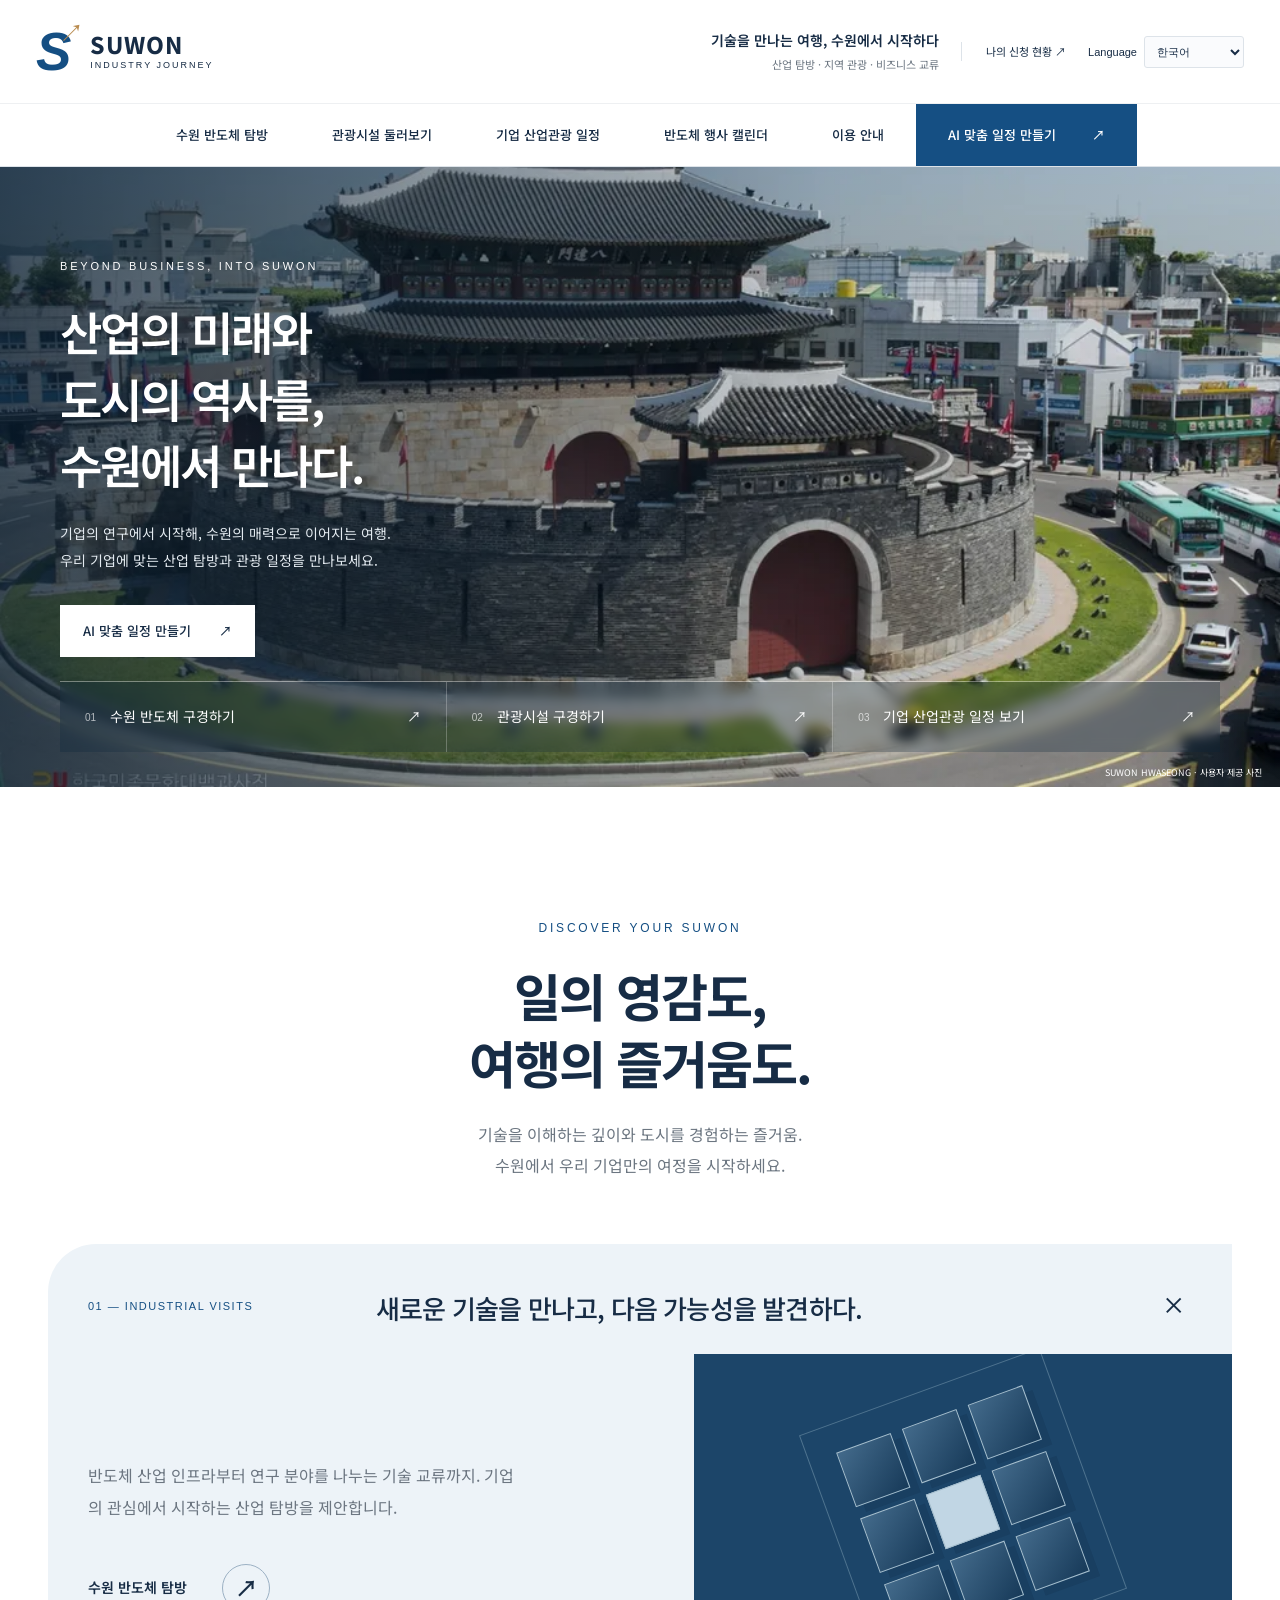
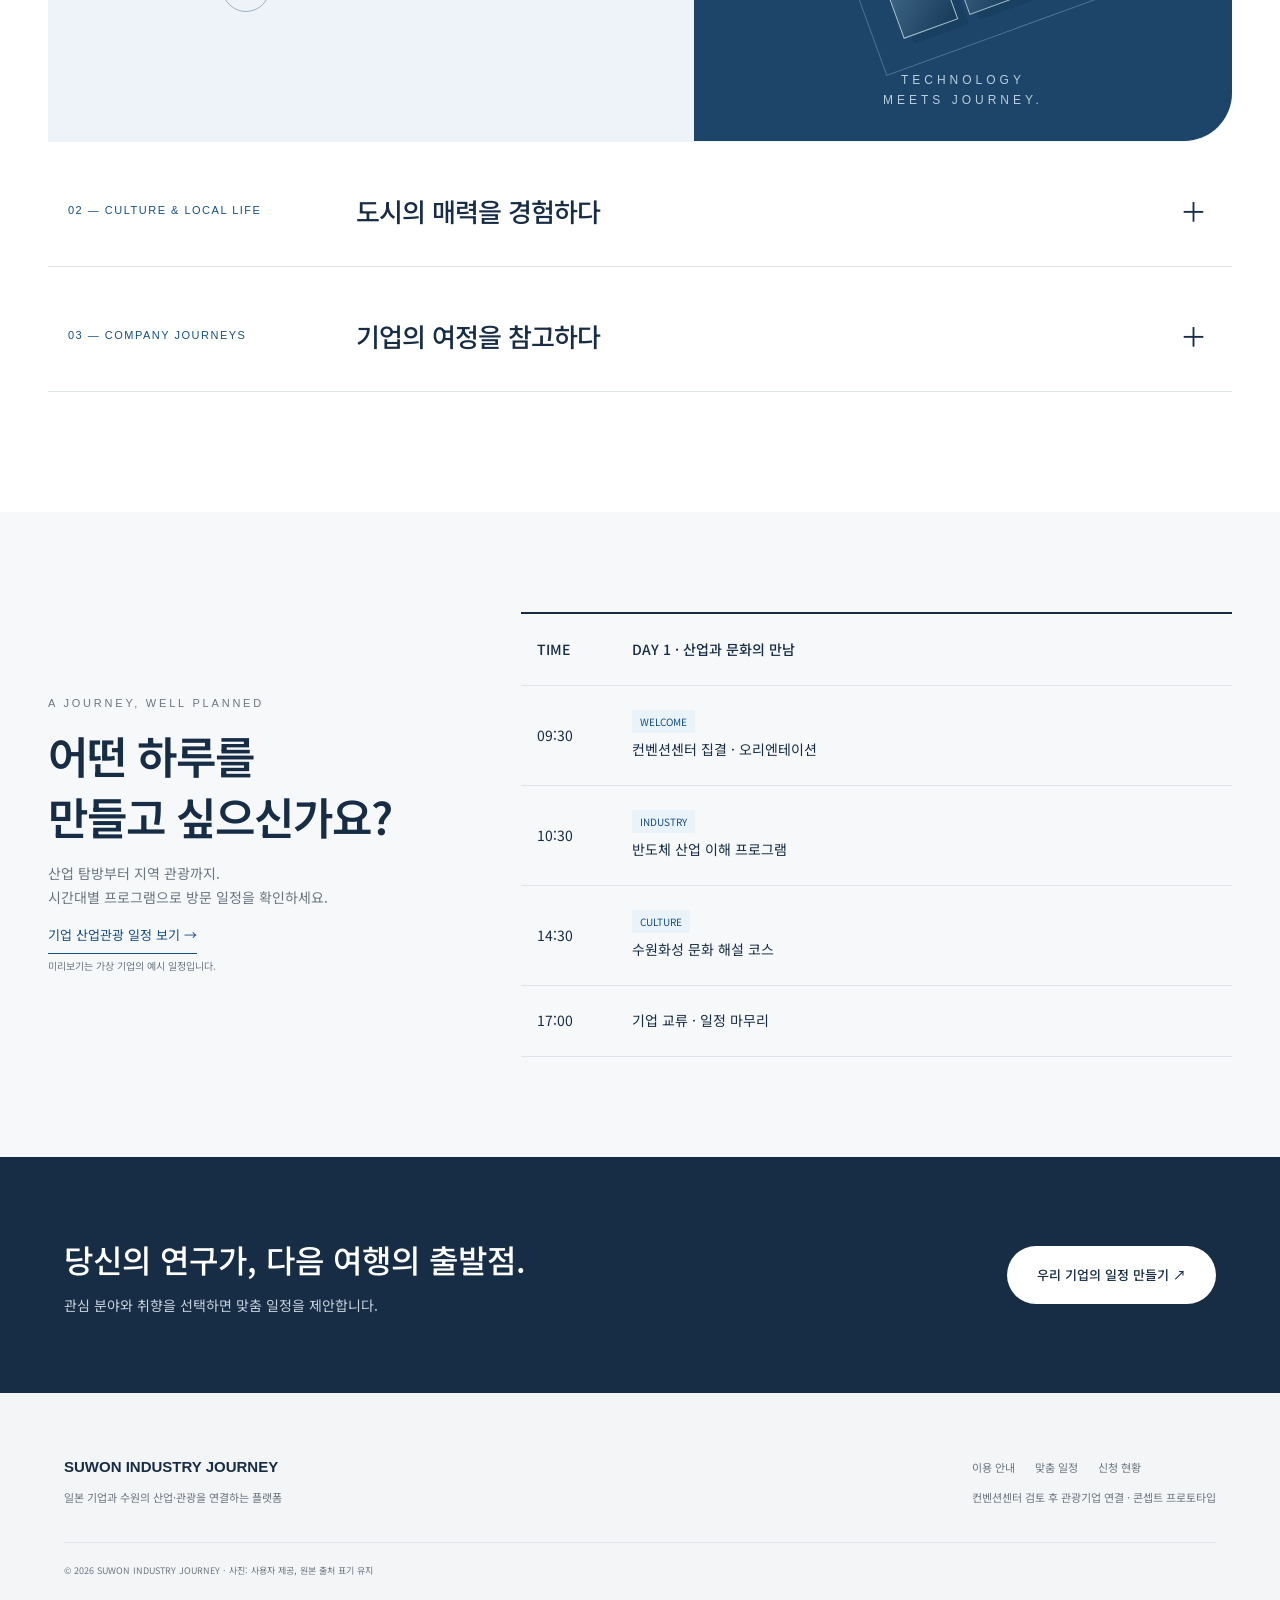
==== commit 2d7769b7: "Add Japanese and English language selection" ====
--- a/web/index.html
+++ b/web/index.html
@@ -1 +1 @@
-<!doctype html><html lang="ko"><head><meta charset="utf-8"><meta name="viewport" content="width=device-width,initial-scale=1"><title>수원 산업관광 | SUWON INDUSTRY JOURNEY</title><meta name="description" content="수원의 산업과 문화를 만나는 여행. 반도체 탐방, 관광 프로그램, 기업별 일정과 맞춤 일정 제안."><link rel="stylesheet" href="style.css"></head><body><a class="skip" href="#main">본문 바로가기</a><header><div class="masthead"><a href="#home" class="logo" aria-label="수원 산업관광 홈"><span class="logo-mark">S<span>↗</span></span><span>SUWON<small>INDUSTRY JOURNEY</small></span></a><div class="header-note">기술을 만나는 여행, 수원에서 시작하다<small>산업 탐방 · 지역 관광 · 비즈니스 교류</small></div><a class="status-link" href="#status">나의 신청 현황 ↗</a><button id="menu-toggle" aria-expanded="false" aria-controls="navigation">메뉴 ☰</button></div><nav id="navigation" aria-label="주 메뉴"><a href="#industry">수원 반도체 탐방</a><a href="#tourism">관광시설 둘러보기</a><a href="#schedules">기업 산업관광 일정</a><a href="#calendar">반도체 행사 캘린더</a><a href="#guide">이용 안내</a><a href="#planner" class="nav-primary">AI 맞춤 일정 만들기 <span>↗</span></a></nav></header><main id="main" tabindex="-1"></main><footer><div><a class="footer-brand" href="#home">SUWON INDUSTRY JOURNEY</a><p>일본 기업과 수원의 산업·관광을 연결하는 플랫폼</p></div><div><a href="#guide">이용 안내</a><a href="#planner">맞춤 일정</a><a href="#status">신청 현황</a><p>컨벤션센터 검토 후 관광기업 연결 · 콘셉트 프로토타입</p></div><small>© 2026 SUWON INDUSTRY JOURNEY · 사진: 사용자 제공, 원본 출처 표기 유지</small></footer><dialog id="detail-dialog"><button class="dialog-close" aria-label="닫기">×</button><div id="dialog-body"></div></dialog><script src="app.js"></script></body></html>
+<!doctype html><html lang="ko"><head><meta charset="utf-8"><meta name="viewport" content="width=device-width,initial-scale=1"><title>수원 산업관광 | SUWON INDUSTRY JOURNEY</title><meta name="description" content="수원의 산업과 문화를 만나는 여행. 반도체 탐방, 관광 프로그램, 기업별 일정과 맞춤 일정 제안."><link rel="stylesheet" href="style.css"></head><body><a class="skip" href="#main">본문 바로가기</a><header><div class="masthead"><a href="#home" class="logo" aria-label="수원 산업관광 홈"><span class="logo-mark">S<span>↗</span></span><span>SUWON<small>INDUSTRY JOURNEY</small></span></a><div class="header-note">기술을 만나는 여행, 수원에서 시작하다<small>산업 탐방 · 지역 관광 · 비즈니스 교류</small></div><a class="status-link" href="#status">나의 신청 현황 ↗</a><label class="language-control" data-no-translate><span>Language</span><select id="language-select" aria-label="Language / 言語 / 언어"><option value="ko">한국어</option><option value="ja">日本語</option><option value="en">English</option></select></label><button id="menu-toggle" aria-expanded="false" aria-controls="navigation">메뉴 ☰</button></div><nav id="navigation" aria-label="주 메뉴"><a href="#industry">수원 반도체 탐방</a><a href="#tourism">관광시설 둘러보기</a><a href="#schedules">기업 산업관광 일정</a><a href="#calendar">반도체 행사 캘린더</a><a href="#guide">이용 안내</a><a href="#planner" class="nav-primary">AI 맞춤 일정 만들기 <span>↗</span></a></nav></header><main id="main" tabindex="-1"></main><footer><div><a class="footer-brand" href="#home">SUWON INDUSTRY JOURNEY</a><p>일본 기업과 수원의 산업·관광을 연결하는 플랫폼</p></div><div><a href="#guide">이용 안내</a><a href="#planner">맞춤 일정</a><a href="#status">신청 현황</a><p>컨벤션센터 검토 후 관광기업 연결 · 콘셉트 프로토타입</p></div><small>© 2026 SUWON INDUSTRY JOURNEY · 사진: 사용자 제공, 원본 출처 표기 유지</small></footer><dialog id="detail-dialog"><button class="dialog-close" aria-label="닫기">×</button><div id="dialog-body"></div></dialog><script src="i18n.js"></script><script src="app.js"></script></body></html>
--- a/web/style.css
+++ b/web/style.css
@@ -31,3 +31,9 @@
 
 
 .calendar-toolbar{display:flex;justify-content:space-between;align-items:center;gap:12px;margin:28px 0 18px}.calendar-toolbar>div{display:flex;align-items:center;gap:8px}.calendar-toolbar select{width:auto;padding:10px;font-size:15px}.calendar-toolbar button{border:1px solid var(--line);background:white;padding:10px 16px;cursor:pointer;color:var(--ink)}.event-calendar{width:100%;table-layout:fixed;border-collapse:collapse;min-width:560px}.event-calendar caption{text-align:left;font-size:24px;font-weight:600;margin-bottom:20px}.event-calendar th{padding:14px 4px;background:#edf3f8;border-top:2px solid var(--ink);font-size:13px}.event-calendar td{height:120px;border:1px solid var(--line);vertical-align:top;padding:5px}.event-calendar th:first-child{color:#b74747}.calendar-blank{background:#f7f8fa}.calendar-day{display:flex;gap:6px;align-items:center;background:transparent;border:0;padding:7px;width:100%;text-align:left;cursor:pointer;color:var(--ink)}.calendar-day small{font-size:10px;color:var(--blue)}.is-today .calendar-day{font-weight:700}.event-calendar .is-selected{background:#e4edf7;box-shadow:inset 0 0 0 2px #345c83}.calendar-chip{display:block;border-radius:4px;background:#31577c;color:white;font-size:11px;line-height:1.5;padding:5px;margin:3px 0;overflow-wrap:anywhere}.calendar-chip:hover{background:#193d60}.calendar-list-heading{display:flex;align-items:center;justify-content:space-between;margin-top:40px;border-bottom:2px solid var(--ink)}.calendar-list-heading h3{font-size:22px}.calendar-event{display:grid;grid-template-columns:145px minmax(0,1fr);gap:24px;padding:28px 0;border-bottom:1px solid var(--line)}.calendar-event h4{font-size:21px;margin:12px 0;line-height:1.5}.calendar-event p{font-size:13px;line-height:1.8;color:var(--muted)}.calendar-event-date{font-size:15px;font-weight:600;color:var(--blue);line-height:1.8}.calendar-event-date small{font-weight:400}.calendar-event-date span{display:block;font-size:11px;color:var(--muted);margin-top:8px}.calendar-event .text-button{margin-right:18px}.calendar-toolbar button:focus-visible,.calendar-day:focus-visible{outline:2px solid var(--blue);outline-offset:2px}@media(max-width:700px){.calendar-toolbar{flex-wrap:wrap}.calendar-toolbar>div{gap:4px}.calendar-toolbar button{padding:10px}.calendar-event{grid-template-columns:1fr;gap:8px}.calendar-event-date br{display:none}.calendar-event-date span{display:inline-block;margin:0 0 0 12px}.calendar-event h4{font-size:19px}.event-calendar td{height:100px}} 
+
+.company-day{margin:44px 0;scroll-margin-top:24px}.company-day h3{font-size:25px;font-weight:500;margin:12px 0 22px}.company-day-nav{display:flex;gap:10px;flex-wrap:wrap;margin-top:28px}.company-day-nav button{background:#edf3f8;border:1px solid var(--line);color:var(--blue);padding:12px 22px;cursor:pointer}.company-day-nav button:hover{background:#dce7f1}.company-schedule{min-width:580px}.company-schedule tbody th{background:#f4f6f8;border-top:0;border-bottom:1px solid var(--line);font-size:13px;font-weight:500;white-space:nowrap;padding:20px 15px;text-align:left}.company-schedule td{line-height:1.9;vertical-align:top}.company-schedule caption{text-align:left;font-size:12px;color:var(--muted);margin-bottom:12px}@media(max-width:700px){.company-day h3{font-size:21px}.company-day-nav button{padding:10px 16px}}@media print{.company-day-nav{display:none}.company-day{break-inside:avoid}.company-schedule{min-width:0}}
+
+.industry-entry-list{display:grid;grid-template-columns:1fr 1fr;gap:24px;margin:40px 0}.industry-entry{display:block;padding:40px 30px;background:#edf3f8;border-radius:36px 0;transition:transform .25s,box-shadow .25s}.industry-entry:hover{transform:translateY(-4px);box-shadow:0 12px 28px #1c45691a}.industry-entry h3{font-size:29px;margin:25px 0 18px}.industry-entry p{font-size:14px;line-height:1.9;color:var(--muted)}.industry-entry strong{display:block;margin-top:30px;font-size:14px;color:var(--blue)}.industry-sections{display:flex;border-bottom:1px solid var(--line);margin:30px 0}.industry-sections a{flex:1;padding:18px 20px;font-size:16px;border-bottom:3px solid transparent}.industry-sections a[aria-current=page]{color:var(--blue);border-bottom-color:var(--blue);background:#edf3f8;font-weight:600}.industry-sections span{float:right}.company-empty{margin:35px 0}.company-empty h3{font-size:25px}.company-empty p{line-height:2}@media(max-width:700px){.industry-entry-list{grid-template-columns:1fr}.industry-entry{padding:28px}.industry-entry h3{font-size:25px}.industry-sections a{padding:16px 12px;font-size:14px}.company-empty h3{font-size:21px}}@media(prefers-reduced-motion:reduce){.industry-entry{transition:none}.industry-entry:hover{transform:none}}
+
+.language-control{display:flex;align-items:center;gap:7px;margin:0;font:11px sans-serif;flex-shrink:0}.language-control select{width:100px;margin:0;padding:8px;border-radius:3px}.masthead{gap:22px}html[lang=en] nav>a{font-size:11px;padding-left:14px;padding-right:14px}html[lang=en] .hero h1{font-size:clamp(30px,4vw,54px)}html[lang=en] .header-note{font-size:11px}@media(max-width:1000px){.header-note{display:none}.language-control{margin-left:auto}}@media(max-width:700px){.masthead{gap:10px}.language-control>span{display:none}.language-control select{width:88px;padding:7px 4px}#menu-toggle{margin-left:0}.logo{font-size:16px}.logo-mark{font-size:32px}html[lang=en] .sub-banner h1{font-size:22px;text-align:center}}
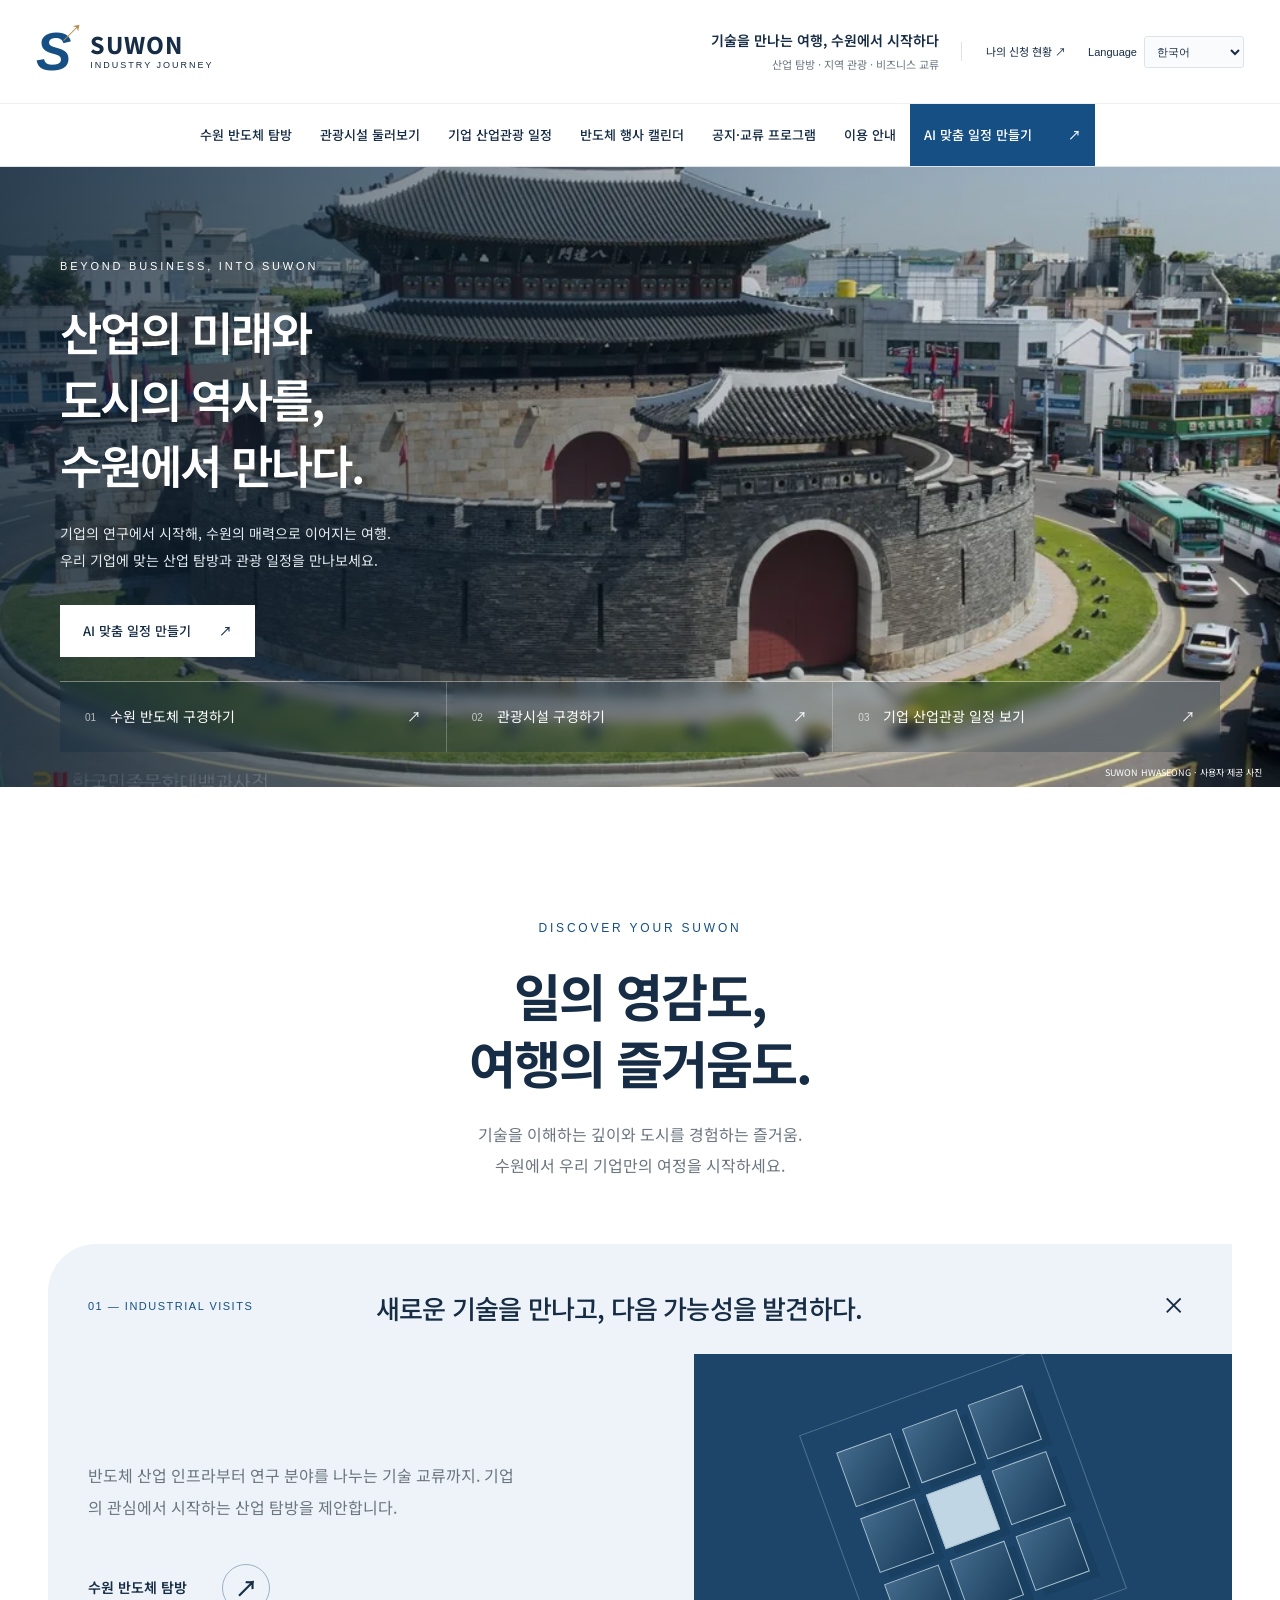
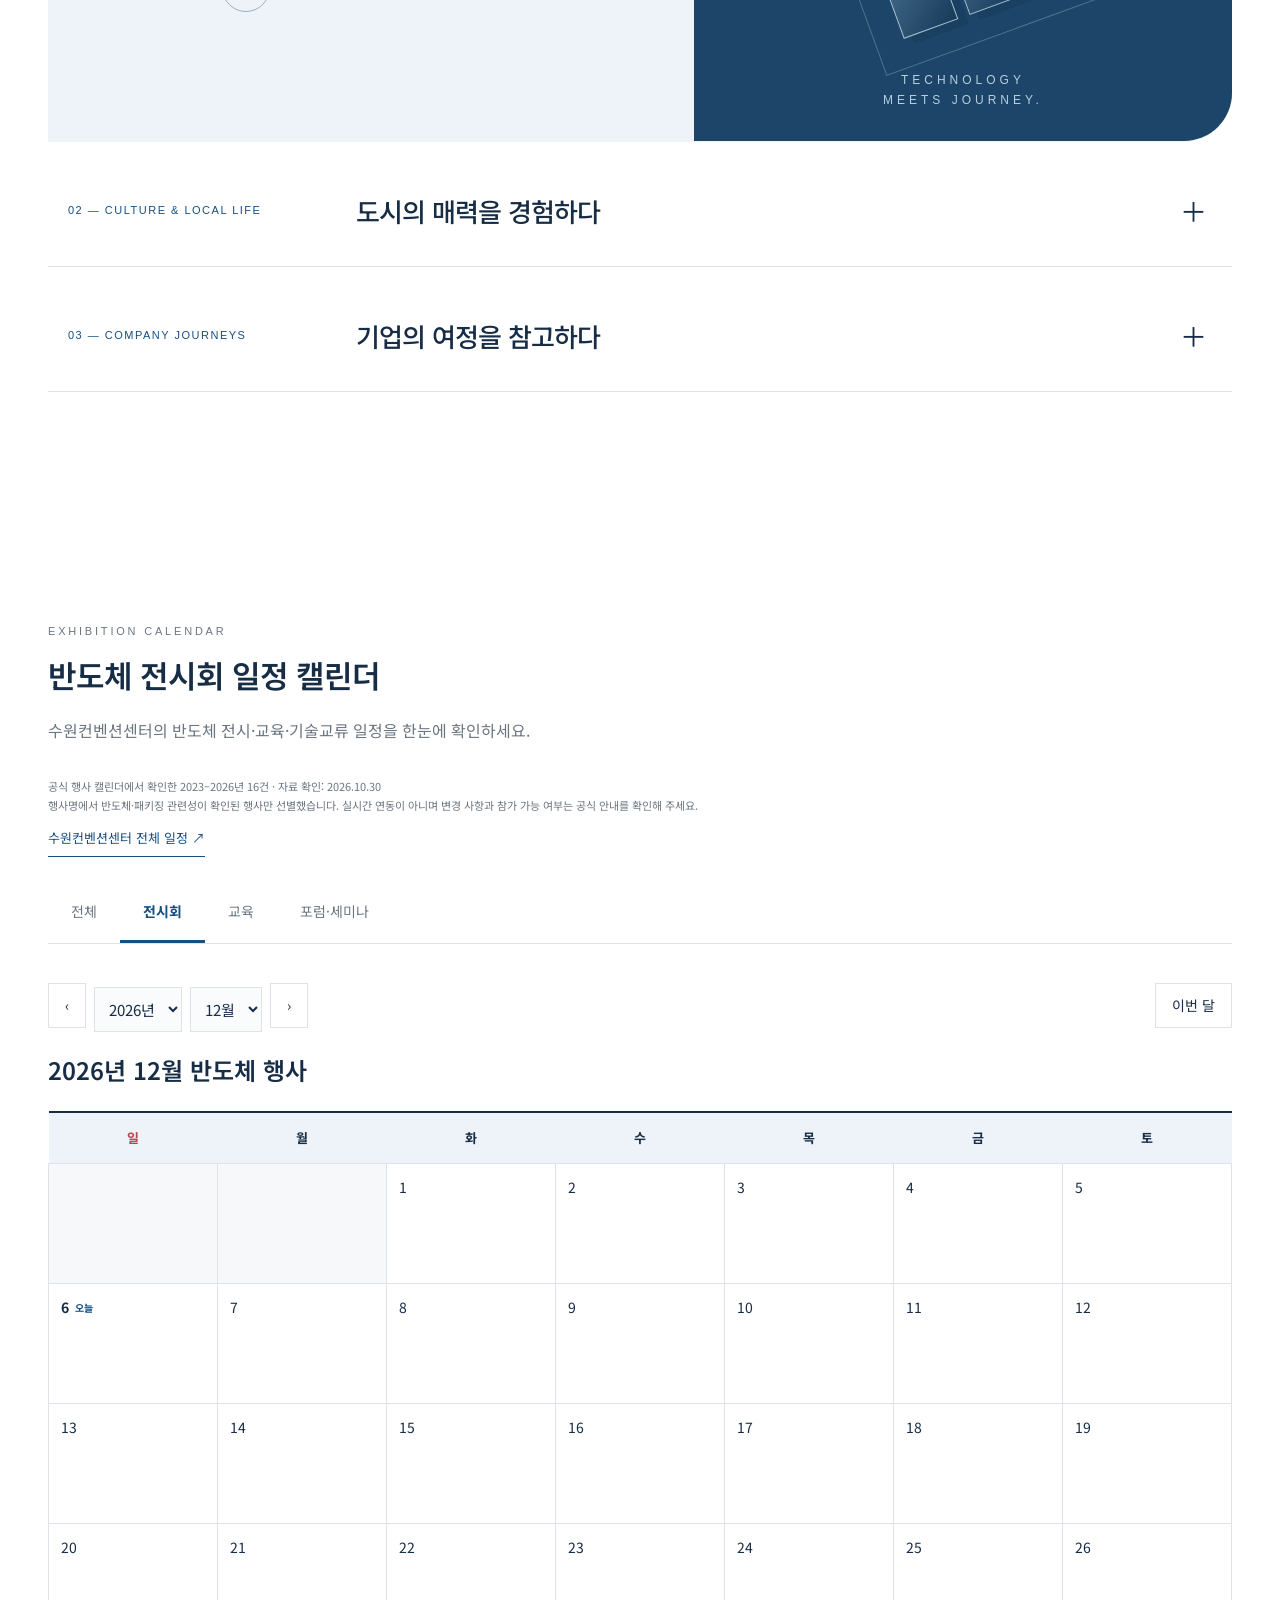
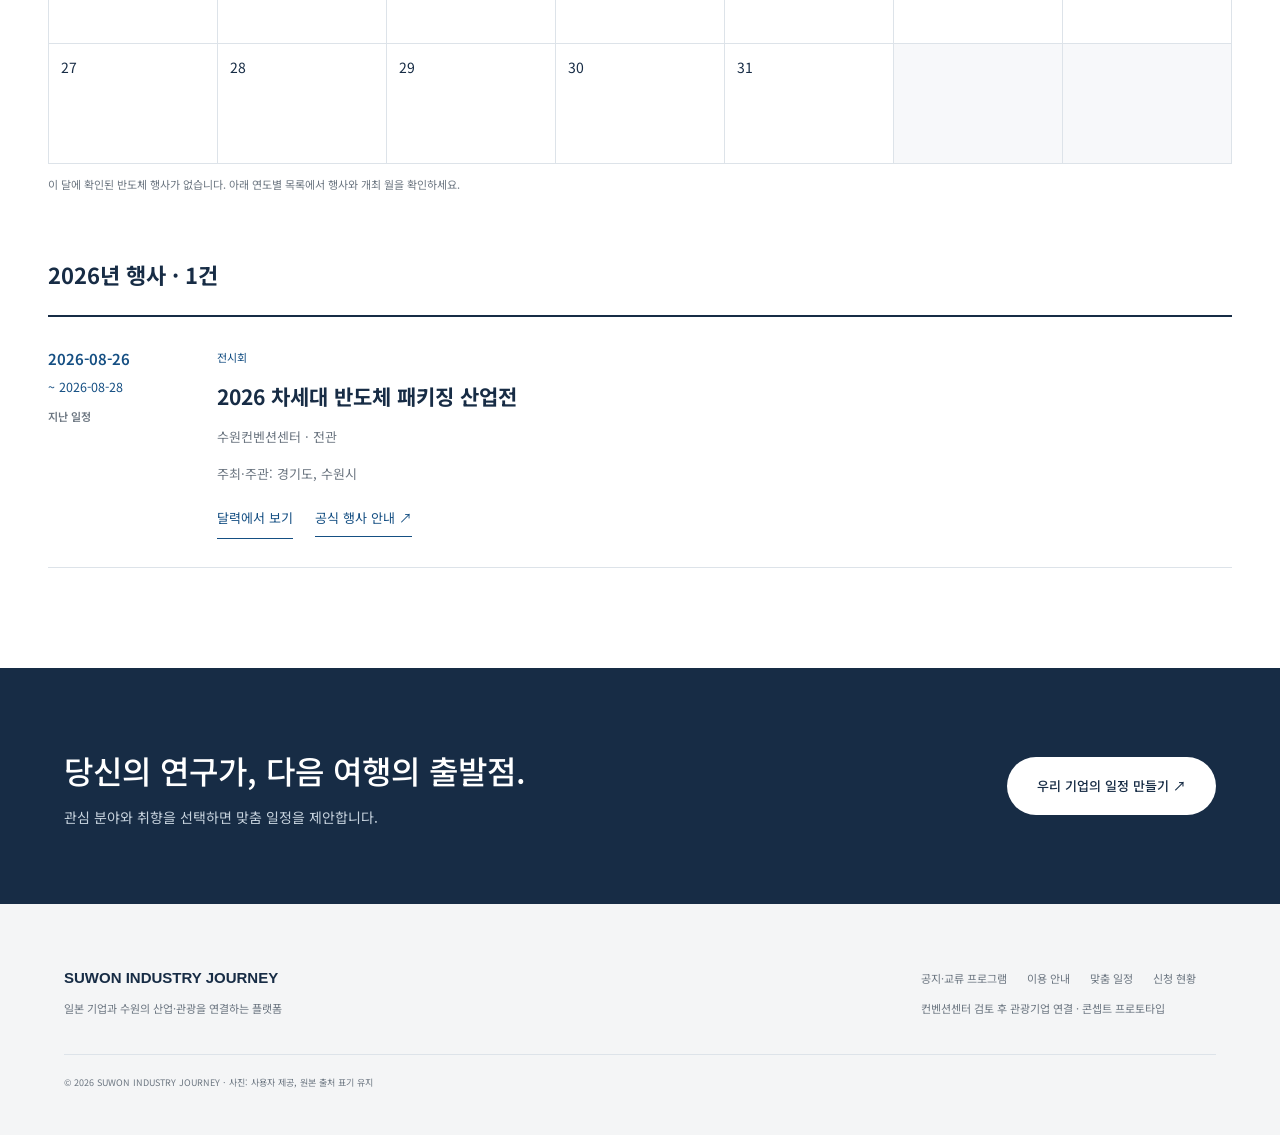
==== commit 9f8a9f00: "Add technical exchange proposal notice and planner preference" ====
--- a/web/index.html
+++ b/web/index.html
@@ -1 +1 @@
-<!doctype html><html lang="ko"><head><meta charset="utf-8"><meta name="viewport" content="width=device-width,initial-scale=1"><title>수원 산업관광 | SUWON INDUSTRY JOURNEY</title><meta name="description" content="수원의 산업과 문화를 만나는 여행. 반도체 탐방, 관광 프로그램, 기업별 일정과 맞춤 일정 제안."><link rel="stylesheet" href="style.css"></head><body><a class="skip" href="#main">본문 바로가기</a><header><div class="masthead"><a href="#home" class="logo" aria-label="수원 산업관광 홈"><span class="logo-mark">S<span>↗</span></span><span>SUWON<small>INDUSTRY JOURNEY</small></span></a><div class="header-note">기술을 만나는 여행, 수원에서 시작하다<small>산업 탐방 · 지역 관광 · 비즈니스 교류</small></div><a class="status-link" href="#status">나의 신청 현황 ↗</a><label class="language-control" data-no-translate><span>Language</span><select id="language-select" aria-label="Language / 言語 / 언어"><option value="ko">한국어</option><option value="ja">日本語</option><option value="en">English</option></select></label><button id="menu-toggle" aria-expanded="false" aria-controls="navigation">메뉴 ☰</button></div><nav id="navigation" aria-label="주 메뉴"><a href="#industry">수원 반도체 탐방</a><a href="#tourism">관광시설 둘러보기</a><a href="#schedules">기업 산업관광 일정</a><a href="#calendar">반도체 행사 캘린더</a><a href="#guide">이용 안내</a><a href="#planner" class="nav-primary">AI 맞춤 일정 만들기 <span>↗</span></a></nav></header><main id="main" tabindex="-1"></main><footer><div><a class="footer-brand" href="#home">SUWON INDUSTRY JOURNEY</a><p>일본 기업과 수원의 산업·관광을 연결하는 플랫폼</p></div><div><a href="#guide">이용 안내</a><a href="#planner">맞춤 일정</a><a href="#status">신청 현황</a><p>컨벤션센터 검토 후 관광기업 연결 · 콘셉트 프로토타입</p></div><small>© 2026 SUWON INDUSTRY JOURNEY · 사진: 사용자 제공, 원본 출처 표기 유지</small></footer><dialog id="detail-dialog"><button class="dialog-close" aria-label="닫기">×</button><div id="dialog-body"></div></dialog><script src="i18n.js"></script><script src="app.js"></script></body></html>
+<!doctype html><html lang="ko"><head><meta charset="utf-8"><meta name="viewport" content="width=device-width,initial-scale=1"><title>수원 산업관광 | SUWON INDUSTRY JOURNEY</title><meta name="description" content="수원의 산업과 문화를 만나는 여행. 반도체 탐방, 관광 프로그램, 기업별 일정과 맞춤 일정 제안."><link rel="stylesheet" href="style.css"></head><body><a class="skip" href="#main">본문 바로가기</a><header><div class="masthead"><a href="#home" class="logo" aria-label="수원 산업관광 홈"><span class="logo-mark">S<span>↗</span></span><span>SUWON<small>INDUSTRY JOURNEY</small></span></a><div class="header-note">기술을 만나는 여행, 수원에서 시작하다<small>산업 탐방 · 지역 관광 · 비즈니스 교류</small></div><a class="status-link" href="#status">나의 신청 현황 ↗</a><label class="language-control" data-no-translate><span>Language</span><select id="language-select" aria-label="Language / 言語 / 언어"><option value="ko">한국어</option><option value="ja">日本語</option><option value="en">English</option></select></label><button id="menu-toggle" aria-expanded="false" aria-controls="navigation">메뉴 ☰</button></div><nav id="navigation" aria-label="주 메뉴"><a href="#industry">수원 반도체 탐방</a><a href="#tourism">관광시설 둘러보기</a><a href="#schedules">기업 산업관광 일정</a><a href="#calendar">반도체 행사 캘린더</a><a href="#notices">공지·교류 프로그램</a><a href="#guide">이용 안내</a><a href="#planner" class="nav-primary">AI 맞춤 일정 만들기 <span>↗</span></a></nav></header><main id="main" tabindex="-1"></main><footer><div><a class="footer-brand" href="#home">SUWON INDUSTRY JOURNEY</a><p>일본 기업과 수원의 산업·관광을 연결하는 플랫폼</p></div><div><a href="#notices">공지·교류 프로그램</a><a href="#guide">이용 안내</a><a href="#planner">맞춤 일정</a><a href="#status">신청 현황</a><p>컨벤션센터 검토 후 관광기업 연결 · 콘셉트 프로토타입</p></div><small>© 2026 SUWON INDUSTRY JOURNEY · 사진: 사용자 제공, 원본 출처 표기 유지</small></footer><dialog id="detail-dialog"><button class="dialog-close" aria-label="닫기">×</button><div id="dialog-body"></div></dialog><script src="i18n.js"></script><script src="app.js"></script></body></html>
--- a/web/style.css
+++ b/web/style.css
@@ -37,3 +37,7 @@
 .industry-entry-list{display:grid;grid-template-columns:1fr 1fr;gap:24px;margin:40px 0}.industry-entry{display:block;padding:40px 30px;background:#edf3f8;border-radius:36px 0;transition:transform .25s,box-shadow .25s}.industry-entry:hover{transform:translateY(-4px);box-shadow:0 12px 28px #1c45691a}.industry-entry h3{font-size:29px;margin:25px 0 18px}.industry-entry p{font-size:14px;line-height:1.9;color:var(--muted)}.industry-entry strong{display:block;margin-top:30px;font-size:14px;color:var(--blue)}.industry-sections{display:flex;border-bottom:1px solid var(--line);margin:30px 0}.industry-sections a{flex:1;padding:18px 20px;font-size:16px;border-bottom:3px solid transparent}.industry-sections a[aria-current=page]{color:var(--blue);border-bottom-color:var(--blue);background:#edf3f8;font-weight:600}.industry-sections span{float:right}.company-empty{margin:35px 0}.company-empty h3{font-size:25px}.company-empty p{line-height:2}@media(max-width:700px){.industry-entry-list{grid-template-columns:1fr}.industry-entry{padding:28px}.industry-entry h3{font-size:25px}.industry-sections a{padding:16px 12px;font-size:14px}.company-empty h3{font-size:21px}}@media(prefers-reduced-motion:reduce){.industry-entry{transition:none}.industry-entry:hover{transform:none}}
 
 .language-control{display:flex;align-items:center;gap:7px;margin:0;font:11px sans-serif;flex-shrink:0}.language-control select{width:100px;margin:0;padding:8px;border-radius:3px}.masthead{gap:22px}html[lang=en] nav>a{font-size:11px;padding-left:14px;padding-right:14px}html[lang=en] .hero h1{font-size:clamp(30px,4vw,54px)}html[lang=en] .header-note{font-size:11px}@media(max-width:1000px){.header-note{display:none}.language-control{margin-left:auto}}@media(max-width:700px){.masthead{gap:10px}.language-control>span{display:none}.language-control select{width:88px;padding:7px 4px}#menu-toggle{margin-left:0}.logo{font-size:16px}.logo-mark{font-size:32px}html[lang=en] .sub-banner h1{font-size:22px;text-align:center}}
+
+.home-industry .industry-entry-list{margin-bottom:0}.home-industry .industry-entry{display:flex;flex-direction:column}.home-industry .industry-entry strong{margin-top:auto;padding-top:28px}.industry-entry:focus-visible{outline:3px solid var(--blue);outline-offset:5px}
+
+.exchange-notice{border-top:2px solid var(--ink);padding:28px 0}.notice-meta{display:flex;justify-content:space-between;align-items:center;gap:12px;font-size:12px;color:var(--muted)}.exchange-notice>h3{font-size:28px;line-height:1.5;margin:25px 0}.exchange-notice p{line-height:1.9;font-size:14px;color:var(--muted)}.exchange-notice>h4{margin-top:32px;font-size:18px}.exchange-steps{display:grid;grid-template-columns:1fr 1fr;gap:0 28px}.exchange-steps h4{font-size:18px;margin:10px 0}#navigation>a{padding-left:14px;padding-right:14px}@media(max-width:700px){.exchange-steps{grid-template-columns:1fr}.exchange-notice>h3{font-size:24px}}
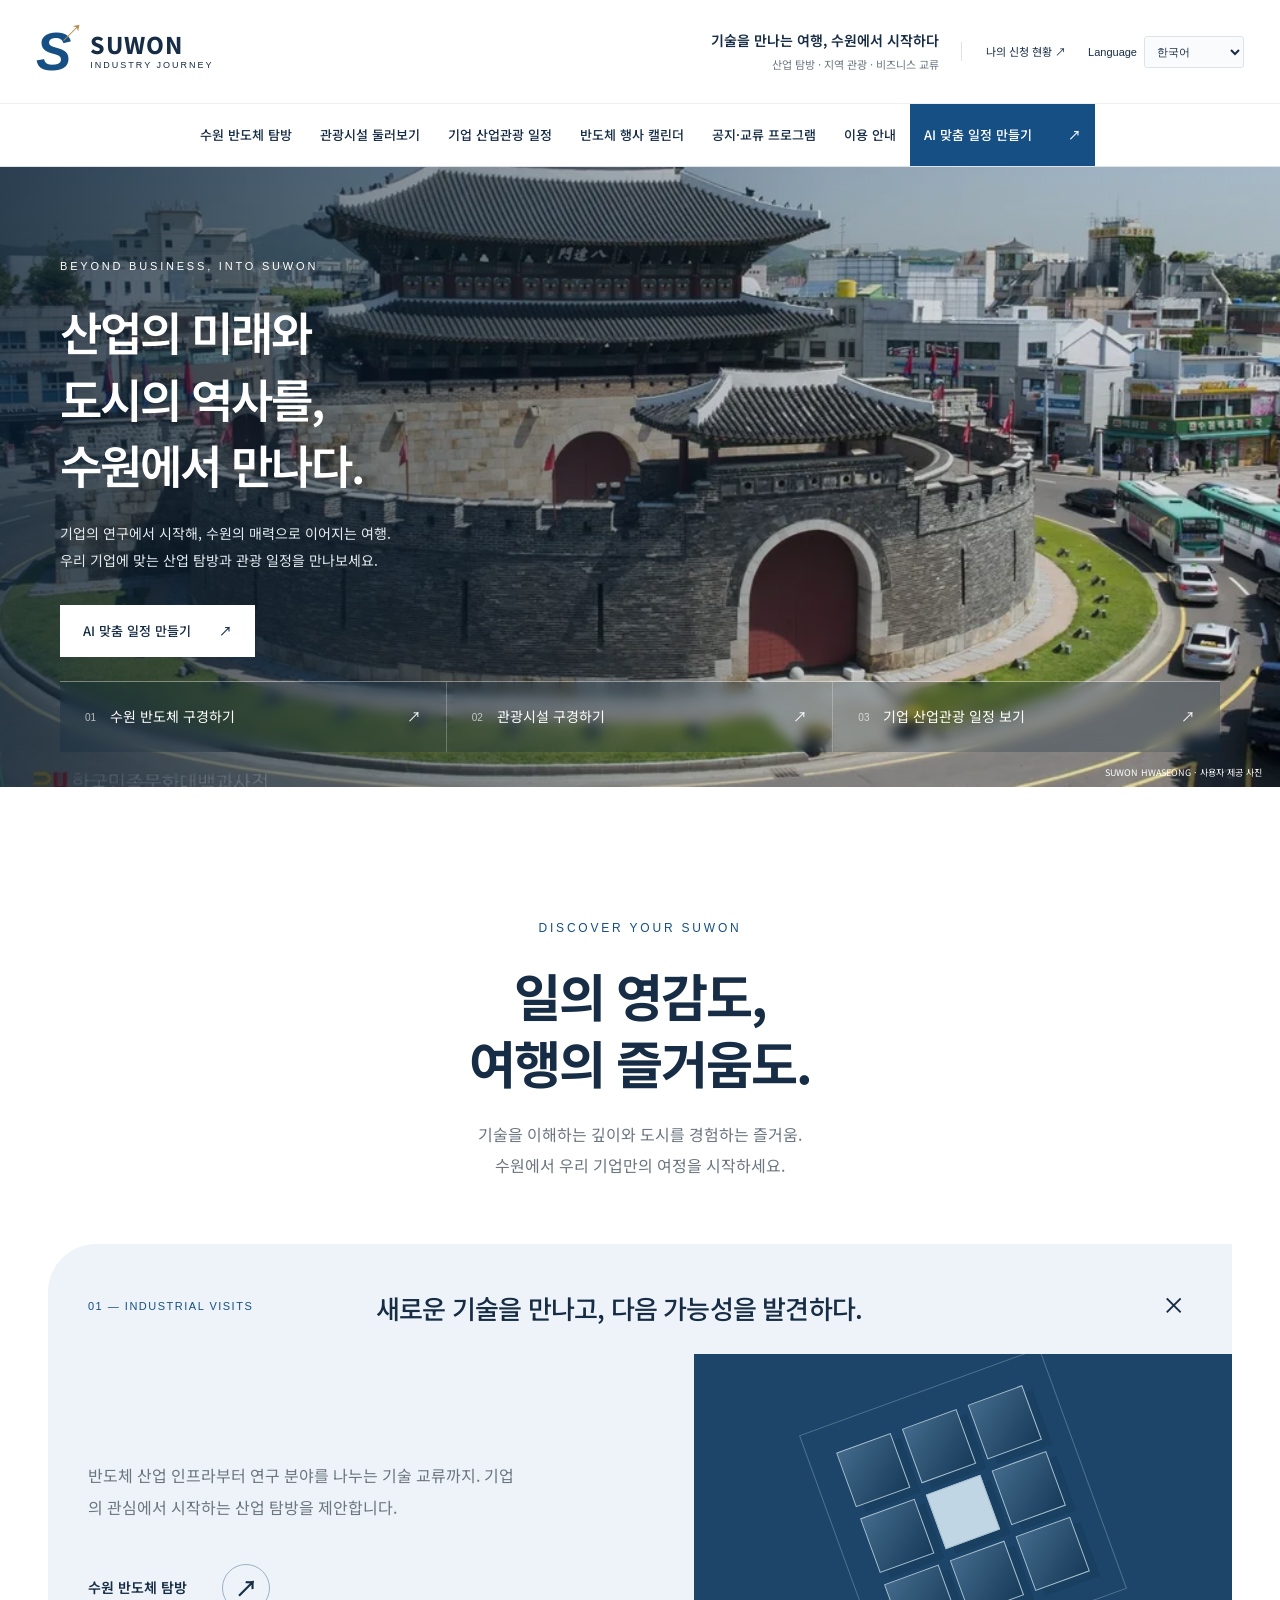
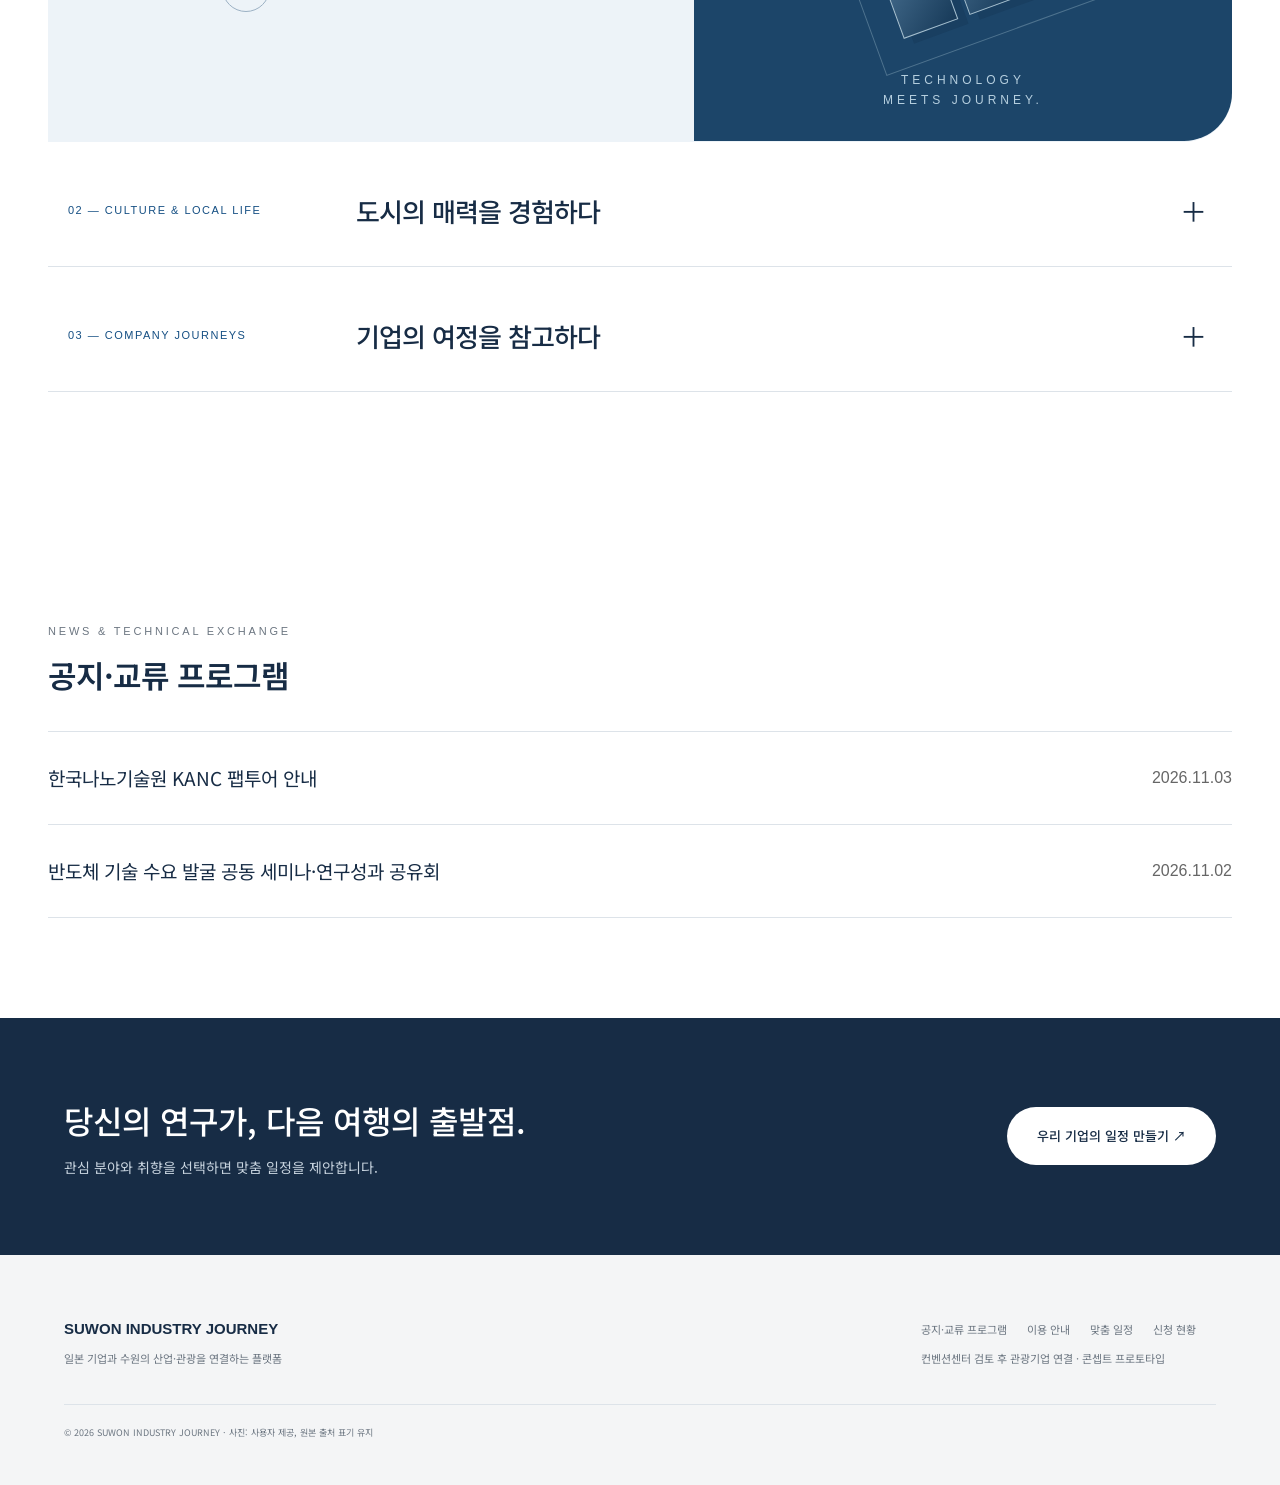
==== commit 4ccecf59: "Add Suwon cultural programs and guided route selection" ====
--- a/web/index.html
+++ b/web/index.html
@@ -1 +1 @@
-<!doctype html><html lang="ko"><head><meta charset="utf-8"><meta name="viewport" content="width=device-width,initial-scale=1"><title>수원 산업관광 | SUWON INDUSTRY JOURNEY</title><meta name="description" content="수원의 산업과 문화를 만나는 여행. 반도체 탐방, 관광 프로그램, 기업별 일정과 맞춤 일정 제안."><link rel="stylesheet" href="style.css"></head><body><a class="skip" href="#main">본문 바로가기</a><header><div class="masthead"><a href="#home" class="logo" aria-label="수원 산업관광 홈"><span class="logo-mark">S<span>↗</span></span><span>SUWON<small>INDUSTRY JOURNEY</small></span></a><div class="header-note">기술을 만나는 여행, 수원에서 시작하다<small>산업 탐방 · 지역 관광 · 비즈니스 교류</small></div><a class="status-link" href="#status">나의 신청 현황 ↗</a><label class="language-control" data-no-translate><span>Language</span><select id="language-select" aria-label="Language / 言語 / 언어"><option value="ko">한국어</option><option value="ja">日本語</option><option value="en">English</option></select></label><button id="menu-toggle" aria-expanded="false" aria-controls="navigation">메뉴 ☰</button></div><nav id="navigation" aria-label="주 메뉴"><a href="#industry">수원 반도체 탐방</a><a href="#tourism">관광시설 둘러보기</a><a href="#schedules">기업 산업관광 일정</a><a href="#calendar">반도체 행사 캘린더</a><a href="#notices">공지·교류 프로그램</a><a href="#guide">이용 안내</a><a href="#planner" class="nav-primary">AI 맞춤 일정 만들기 <span>↗</span></a></nav></header><main id="main" tabindex="-1"></main><footer><div><a class="footer-brand" href="#home">SUWON INDUSTRY JOURNEY</a><p>일본 기업과 수원의 산업·관광을 연결하는 플랫폼</p></div><div><a href="#notices">공지·교류 프로그램</a><a href="#guide">이용 안내</a><a href="#planner">맞춤 일정</a><a href="#status">신청 현황</a><p>컨벤션센터 검토 후 관광기업 연결 · 콘셉트 프로토타입</p></div><small>© 2026 SUWON INDUSTRY JOURNEY · 사진: 사용자 제공, 원본 출처 표기 유지</small></footer><dialog id="detail-dialog"><button class="dialog-close" aria-label="닫기">×</button><div id="dialog-body"></div></dialog><script src="i18n.js"></script><script src="app.js"></script></body></html>
+<!doctype html><html lang="ko"><head><meta charset="utf-8"><meta name="viewport" content="width=device-width,initial-scale=1"><title>수원 산업관광 | SUWON INDUSTRY JOURNEY</title><meta name="description" content="수원의 산업과 문화를 만나는 여행. 반도체 탐방, 관광 프로그램, 기업별 일정과 맞춤 일정 제안."><link rel="stylesheet" href="style.css"></head><body><a class="skip" href="#main">본문 바로가기</a><header><div class="masthead"><a href="#home" class="logo" aria-label="수원 산업관광 홈"><span class="logo-mark">S<span>↗</span></span><span>SUWON<small>INDUSTRY JOURNEY</small></span></a><div class="header-note">기술을 만나는 여행, 수원에서 시작하다<small>산업 탐방 · 지역 관광 · 비즈니스 교류</small></div><a class="status-link" href="#status">나의 신청 현황 ↗</a><label class="language-control" data-no-translate><span>Language</span><select id="language-select" aria-label="Language / 言語 / 언어"><option value="ko">한국어</option><option value="ja">日本語</option><option value="en">English</option></select></label><button id="menu-toggle" aria-expanded="false" aria-controls="navigation">메뉴 ☰</button></div><nav id="navigation" aria-label="주 메뉴"><a href="#industry">수원 반도체 탐방</a><a href="#tourism">관광시설 둘러보기</a><a href="#schedules">기업 산업관광 일정</a><a href="#calendar">반도체 행사 캘린더</a><a href="#notices">공지·교류 프로그램</a><a href="#guide">이용 안내</a><a href="#planner" class="nav-primary">AI 맞춤 일정 만들기 <span>↗</span></a></nav></header><main id="main" tabindex="-1"></main><footer><div><a class="footer-brand" href="#home">SUWON INDUSTRY JOURNEY</a><p>일본 기업과 수원의 산업·관광을 연결하는 플랫폼</p></div><div><a href="#notices">공지·교류 프로그램</a><a href="#guide">이용 안내</a><a href="#planner">맞춤 일정</a><a href="#status">신청 현황</a><p>컨벤션센터 검토 후 관광기업 연결 · 콘셉트 프로토타입</p></div><small>© 2026 SUWON INDUSTRY JOURNEY · 사진: 사용자 제공, 원본 출처 표기 유지</small></footer><dialog id="detail-dialog"><button class="dialog-close" aria-label="닫기">×</button><div id="dialog-body"></div></dialog><script src="i18n.js"></script><script type="module" src="app.js"></script></body></html>
--- a/web/style.css
+++ b/web/style.css
@@ -41,3 +41,12 @@
 .home-industry .industry-entry-list{margin-bottom:0}.home-industry .industry-entry{display:flex;flex-direction:column}.home-industry .industry-entry strong{margin-top:auto;padding-top:28px}.industry-entry:focus-visible{outline:3px solid var(--blue);outline-offset:5px}
 
 .exchange-notice{border-top:2px solid var(--ink);padding:28px 0}.notice-meta{display:flex;justify-content:space-between;align-items:center;gap:12px;font-size:12px;color:var(--muted)}.exchange-notice>h3{font-size:28px;line-height:1.5;margin:25px 0}.exchange-notice p{line-height:1.9;font-size:14px;color:var(--muted)}.exchange-notice>h4{margin-top:32px;font-size:18px}.exchange-steps{display:grid;grid-template-columns:1fr 1fr;gap:0 28px}.exchange-steps h4{font-size:18px;margin:10px 0}#navigation>a{padding-left:14px;padding-right:14px}@media(max-width:700px){.exchange-steps{grid-template-columns:1fr}.exchange-notice>h3{font-size:24px}}
+
+.board-detail{padding:0;border-top:2px solid #26374c;border-bottom:1px solid #b9c2cc}.board-heading{position:static;background:#f8f9fb;box-shadow:none;border:0;padding:26px 28px 20px}.board-heading h3{font-size:25px;line-height:1.6;margin:0 0 18px;font-weight:600}.board-heading .notice-meta{justify-content:flex-start;gap:25px}.board-document{padding:40px 30px 45px;border-top:1px solid #dce2e8}.board-document>h4{font-size:18px;margin:38px 0 16px;color:var(--ink)}.board-document .board-document-title{text-align:center;font-size:24px;margin:4px 0 45px;line-height:1.7}.board-program{border-collapse:collapse;width:100%;font-size:14px;line-height:1.8;border-top:1px solid #8d9bab}.board-program th,.board-program td{border:1px solid #d6dce3;padding:17px 20px;text-align:left}.board-program thead th{background:#eff2f5;text-align:center;font-weight:600}.board-program tbody th{width:30%;background:#f8f9fb;font-weight:500}.board-document .disclaimer{margin:26px 0;font-size:13px;background:#f5f7f9;border-left-color:#8697ac}.board-bottom{display:flex;justify-content:center;margin:28px 0}.board-list-button{min-width:110px;justify-content:center;background:#536477}.notice-list td:first-child{text-align:center}.notice-list td:last-child{white-space:nowrap}@media(max-width:700px){.board-heading{padding:20px 16px}.board-heading h3{font-size:21px}.board-document{padding:24px 16px}.board-document .board-document-title{font-size:21px}.board-program th,.board-program td{padding:12px 10px;font-size:13px}.board-heading .notice-meta{flex-wrap:wrap;gap:10px}}
+
+.home-notice-list{list-style:none;padding:0;margin:32px 0 0;border-top:1px solid var(--line)}.home-notice-list li{border-bottom:1px solid var(--line)}.home-notice-list a{display:flex;align-items:center;justify-content:space-between;gap:32px;padding:30px 0;color:var(--ink);transition:color .2s,background .2s}.home-notice-title{font-size:19px;white-space:nowrap;overflow:hidden;text-overflow:ellipsis;min-width:0}.home-notice-list time{flex-shrink:0;font:16px/1.5 sans-serif;color:#666}.home-notice-list a:hover{color:var(--blue);background:#f8fafc}.home-notice-list a:focus-visible{outline:2px solid var(--blue);outline-offset:4px}@media(max-width:700px){.home-notice-list a{gap:16px;padding:24px 0}.home-notice-title{font-size:15px}.home-notice-list time{font-size:12px}}
+
+.venue-map{margin:18px 0 28px}.venue-map iframe{display:block;width:100%;height:220px;border:1px solid var(--line);border-radius:6px;background:var(--light)}.venue-map .form-note{font-size:11px}@media(max-width:700px){.venue-map iframe{height:180px}}
+
+.facility-heading{background:var(--blue);color:white;padding:12px 16px;font-size:18px}.facility-grid{display:grid;grid-template-columns:repeat(3,minmax(0,1fr));gap:12px}.facility-card{background:#f4f6f8;padding:14px;min-width:0}.facility-card h4{margin:0 0 12px;color:var(--blue);font-size:14px}.facility-card p{overflow-wrap:anywhere;font-size:12px}@media(max-width:700px){.facility-grid{grid-template-columns:1fr}}
+.culture-intro{display:flex;justify-content:space-between;align-items:center;gap:20px;padding:20px 0;color:var(--blue)}.culture-intro span{font-size:12px;color:var(--muted)}.culture-group-nav{display:flex;flex-wrap:wrap;gap:10px;margin-bottom:48px}.culture-group-nav a{border:1px solid var(--line);border-radius:24px;padding:10px 17px;font-size:13px}.culture-group{scroll-margin-top:30px;margin:0 0 60px}.culture-heading{display:flex;gap:18px;align-items:center;margin-bottom:25px}.culture-heading>span{color:var(--blue);font-size:12px;letter-spacing:2px}.culture-heading h3{font-size:27px;margin:0}.culture-cards{display:grid;grid-template-columns:repeat(2,minmax(0,1fr));gap:24px}.culture-card{border:1px solid var(--line);border-radius:32px 0 32px 0;padding:30px;display:flex;flex-direction:column;align-items:flex-start}.culture-card-label{display:flex;justify-content:space-between;width:100%;gap:12px;color:var(--blue);font:12px/1.6 sans-serif;letter-spacing:1px}.culture-card-label span{font-size:11px;color:var(--muted)}.culture-card h4{font-size:23px;margin:28px 0 12px;line-height:1.5}.culture-card p{font-size:14px;color:var(--muted);line-height:1.8}.culture-card .culture-meta{font-size:12px;color:var(--blue);margin-top:16px}.culture-place{font-size:12px!important}.culture-card button{margin-top:auto}.culture-course-label{display:block;font-size:14px;font-weight:600;margin:25px 0}.culture-course-label select{display:block;width:100%;margin-top:12px;padding:14px;border:1px solid var(--line);background:white;color:var(--ink);font:inherit}.culture-stops{list-style:none;padding:0;counter-reset:stops}.culture-stops li{counter-increment:stops;position:relative;padding:9px 0 12px 38px;border-left:1px solid var(--line);margin-left:12px;font-size:14px}.culture-stops li:before{content:counter(stops);position:absolute;left:-12px;top:8px;background:#edf3f8;color:var(--blue);width:24px;height:24px;border-radius:50%;display:grid;place-items:center;font-size:11px}.culture-detail-actions{display:flex;flex-wrap:wrap;gap:18px;margin-top:25px}.culture-detail-actions .button{width:100%}@media(max-width:700px){.culture-cards{grid-template-columns:1fr}.culture-card{padding:25px}.culture-intro{display:block}.culture-heading h3{font-size:23px}.culture-group-nav{gap:8px}.culture-group-nav a{font-size:12px;padding:9px 12px}}
